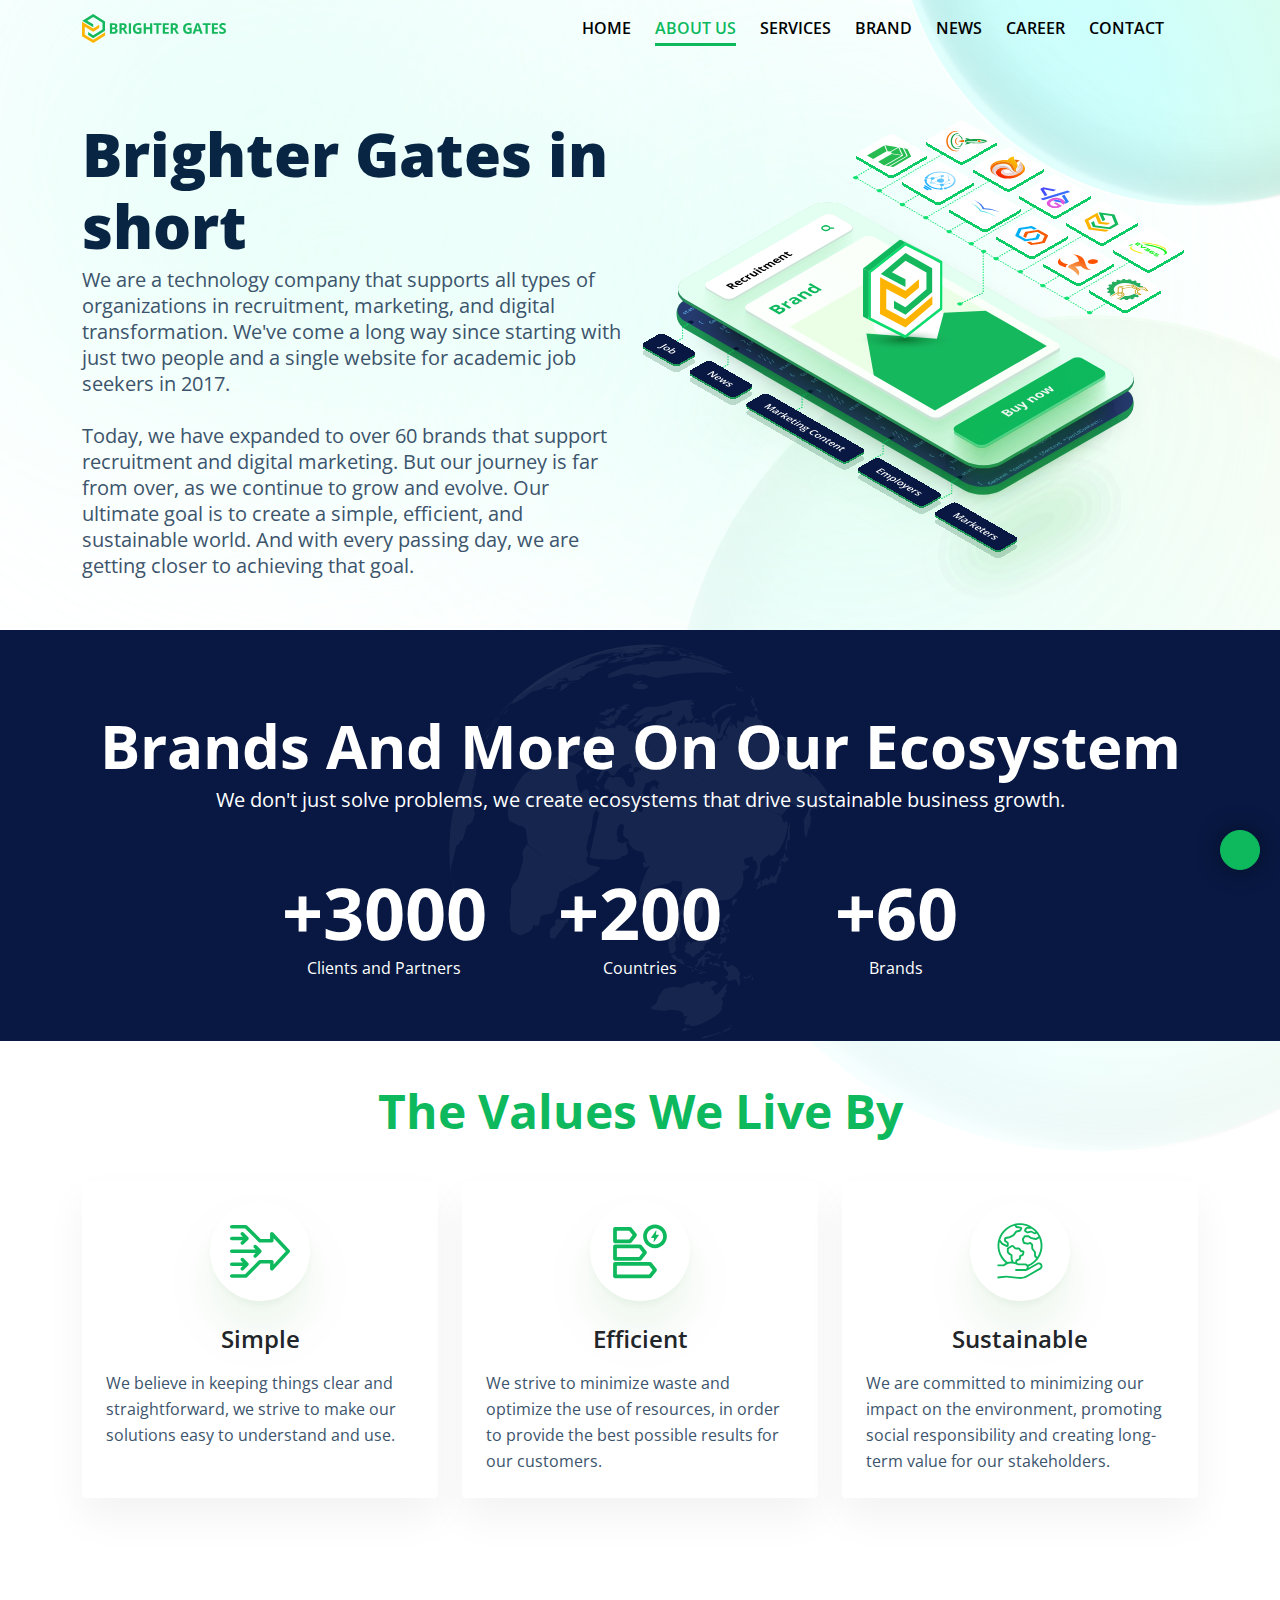
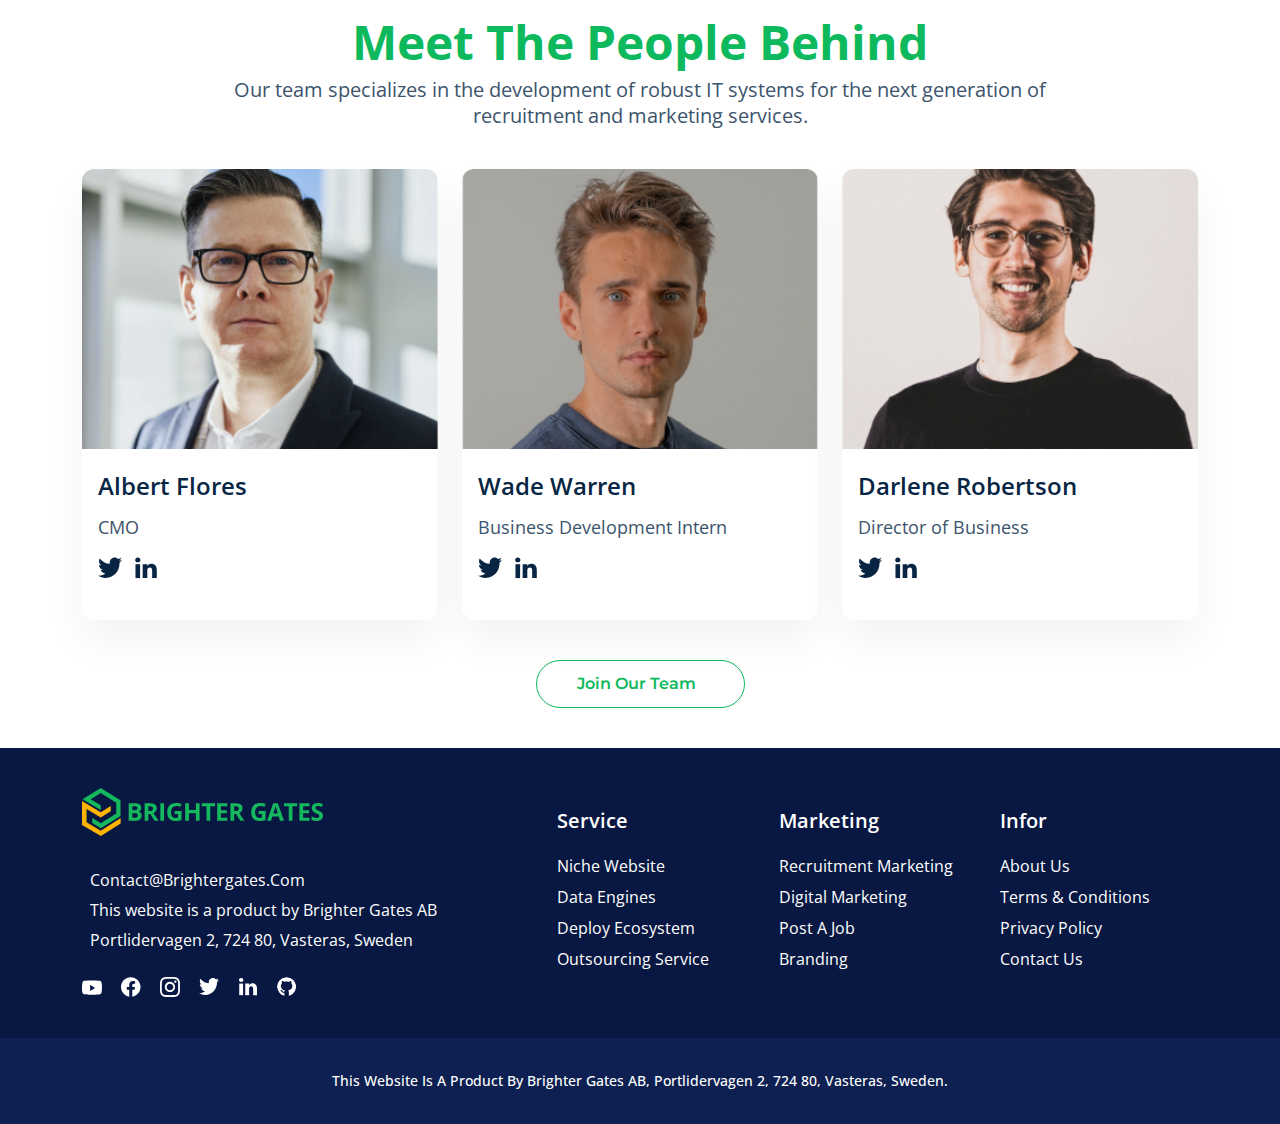
==== about_us.html @ 6b8d921f "brighter gates" ====
<!DOCTYPE html>
<html lang="en-US">

<head>
    <meta http-equiv="Content-Type" content="text/html; charset=UTF-8">
    <meta name="viewport" content="width=device-width, initial-scale=1">
    <meta http-equiv="X-UA-Compatible" content="IE=edge">
    <meta name="description" content="">
    <meta name="keyword" content="">
    <meta name="author" content="">
    <meta property="og:image" content="assets/img/banner.png">
    <!-- Title -->
    <title>Digital Marketing</title>
    <!-- Favicon -->
    <link rel="icon" type="image/png" sizes="32x32" href="./assets/img/hp-logo4.png">
    <!--Bootstrap css-->
    <link rel="stylesheet" href="assets/css/bootstrap.css">
    <!--Font Awesome css-->
    <link rel="stylesheet" href="https://cdnjs.cloudflare.com/ajax/libs/font-awesome/5.15.0/css/all.min.css"
        integrity="sha512-BnbUDfEUfV0Slx6TunuB042k9tuKe3xrD6q4mg5Ed72LTgzDIcLPxg6yI2gcMFRyomt+yJJxE+zJwNmxki6/RA=="
        crossorigin="anonymous" referrerpolicy="no-referrer" />
    <!--Slicknav css-->
    <link rel="stylesheet" href="assets/css/slicknav.min.css">
    <!--Swiper css-->
    <link rel="stylesheet" href="assets/css/swiper-bundle.min.css">
    <!--style css-->
    <link rel="stylesheet" href="assets/css/homepage-style.css">
    <link rel="stylesheet" href="assets/css/brighterGates-style.css">
</head>

<body>
    <header id="header" class="jobguru-header-area stick-top forsticky">

        <div class="menu-animation">
            <div id="body-background"></div>
            <div class="container">
                <div class="row align-items-center">
                    <div class="col-lg-3 menuRight">
                        <div class="site-logo">
                            <a href="index.html">
                                <img src="./assets/img/logo.svg" alt="jobguru" class="non-stick-logo" />
                                <img src="./assets/img/logo.svg" alt="jobguru" class="stick-logo" />
                            </a>
                        </div>
                        <div>
                            <span onclick="openNav()" class="navIcon">&#9776;</span>
                        </div>

                    </div>
                    <div class="col-lg-9">
                        <nav class="header-menu sidenav" id="mySidenav">
                            <div class="container position-relative">
                                <a href="javascript:void(0)" class="closebtn navIcon" onclick="closeNav()">&times;</a>
                                <nav id="navigation" class="text-end">
                                    <ul id="jobguru_navigation">
                                        <li class=" has-children">
                                            <a class="has-children-link" href="#">Home</a>
                                        </li>
                                        <li class="active has-children">
                                            <a class="has-children-link" href="#">About Us</a>
                                        </li>
                                        <li class="has-children">
                                            <a class="has-children-link" href="#">Services</a>
                                        </li>
                                        <li class="has-children">
                                            <a class="has-children-link" href="#">Brand</a>
                                        </li>
                                        <li class="has-children">
                                            <a class="has-children-link" href="#">News</a>
                                        </li>
                                        <li class="has-children">
                                            <a class="has-children-link" href="#">Career</a>
                                        </li>
                                        <li class="has-children">
                                            <a class="has-children-link" href="#">Contact</a>
                                        </li>
                                    </ul>
                                </nav>
                            </div>
                        </nav>
                    </div>
                </div>
            </div>
        </div>
    </header>
    <!-- Header Area End -->

    <main class="aboutUs">
        <section class="section_T50">
            <div class="container">
                <div class="row align-items-center">
                    <div class="col-lg-6">
                        <div class="site-heading">
                            <h1>
                                Brighter Gates in short
                            </h1>
                            <p>
                                We are a technology company that supports all types of organizations in recruitment, marketing, and digital transformation. We've come a long way since starting with just two people and a single website for academic job seekers in 2017.
                            </p>
                            <br>
                            <p>
                            Today, we have expanded to over 60 brands that support recruitment and digital marketing. But our journey is far from over, as we continue to grow and evolve. Our ultimate goal is to create a simple, efficient, and sustainable world. And with every passing day, we are getting closer to achieving that goal.
                            </p>
                        </div>
                    </div>
                    <div class="col-lg-6 p-0">
                        <img src="./assets/img/banner-about-us.svg">
                    </div>
                </div>
            </div>
        </section>
        <section>
            <div class="ecosystem">
                <div class="ecosystem-img">
                    <embed src="./assets/img/Frame.png">
                </div>
                <div class="container">
                    <div class="ecosystem-title">
                        <div class="site-heading">
                            <h2>
                                Brands and more on our ecosystem
                            </h2>
                            <p>
                                We don't just solve problems, we create ecosystems that drive sustainable business growth.
                            </p>
                        </div>
                    </div>
                    <div class="d-flex justify-content-md-center">
                        <div class="ecosystem-number col-lg-8 col-md-12">
                            <div class="row">
                                <div class="col-md-4 ecosystem-number-row_item mt-3">
                                    <p class="number">
                                        +3000
                                    </p>
                                    <p>
                                        Clients and Partners
                                    </p>
                                </div>
                                <div class="col-md-4 ecosystem-number-row_item mt-3">
                                    <p class="number">
                                        +200
                                    </p>
                                    <p>
                                        Countries
                                    </p>
                                </div>
                                <div class="col-md-4 ecosystem-number-row_item mt-3">
                                    <p class="number">
                                        +60
                                    </p>
                                    <p>
                                        Brands
                                    </p>
                                </div>
                            </div>
                        </div>
                    </div>
                </div>
            </div>
        </section>
        <!-- Featured Jobs Start -->
        <section class="section_50">
            <div class="container">
                <div class="row">
                    <div class="col-md-12 mb-0 mb-md-6">
                        <div class="site-heading">
                            <h2 class="text-center mb-2">
                                The Values We Live by
                            </h2>
                        </div>
                    </div>
                </div>
                <div class="row">
                    <div class="col-12 col-lg-4 col-md-6 d-flex feature-job-body">
                        <div class="card border-0 mb-4 shadow-min2">
                            <div class="card-body pt-7">
                                <div class="job-item">
                                    <div class="job-item__title">
                                        <div class="background-icon">
                                            <embed src="./assets/img/icon-simple.svg">
                                        </div>
                                    </div>
                                    <div class="job-item__content">
                                        <a class="" href="">
                                            <h3 class="job-title text-dark">
                                                Simple 
                                            </h3>
                                            <p class="job-short">
                                                We believe in keeping things clear and straightforward, we strive to make our solutions easy to understand and use.
                                            </p>
                                        </a>
                                    </div>
                                </div>
                            </div>
                        </div>
                    </div>
                    <div class="col-12 col-lg-4 col-md-6 d-flex feature-job-body">
                        <div class="card border-0 mb-4 shadow-min2">
                            <div class="card-body pt-7">
                                <div class="job-item">
                                    <div class="job-item__title">
                                        <div class="background-icon">
                                            <embed src="./assets/img/icon-efficient.svg">
                                        </div>
                                    </div>
                                    <div class="job-item__content">
                                        <a class="" href="">
                                            <h3 class="job-title text-dark">
                                                Efficient
                                            </h3>
                                            <p class="job-short">
                                                We strive to minimize waste and optimize the use of resources, in order to provide the best possible results for our customers.
                                            </p>
                                        </a>
                                    </div>
                                </div>
                            </div>
                        </div>
                    </div>
                    <div class="col-12 col-lg-4 col-md-6 d-flex feature-job-body">
                        <div class="card border-0 mb-4 shadow-min2">
                            <div class="card-body pt-7">
                                <div class="job-item">
                                    <div class="job-item__title text-center">
                                        <div class="background-icon">
                                            <embed src="./assets/img/icon-sustainable.svg">
                                        </div>
                                    </div>
                                    <div class="job-item__content">
                                        <a class="" href="">
                                            <h3 class="job-title text-dark">
                                                Sustainable
                                            </h3>
                                            <p class="job-short">
                                                We are committed to minimizing our impact on the environment, promoting social responsibility and creating long-term value for our stakeholders.
                                            </p>
                                        </a>
                                    </div>
                                </div>
                            </div>
                        </div>
                    </div>
                </div>
            </div>
        </section>
        <!-- Job Tab Area End -->

        <!-- News Blog -->
    <section class="section_50 section_T50 behind">
        <div class="container">
            <div class="row">
                <div class="col-md-12 mb-0 mb-md-6">
                    <div class="site-heading">
                        <h2 class="text-center">
                            Meet the People Behind
                        </h2>
                        <p class="text-center">
                            Our team specializes in the development of robust IT systems for the next generation of 
                            <br>recruitment and marketing services.
                        </p>
                    </div>
                </div>
            </div>

            <div class="row">
                <div class="col-12 col-lg-4 col-md-6 d-flex ">
                    <div class="single-blog card border-0 mb-4 shadow-min2">
                        <div class="job-item">
                            <div class="card-img-top d-flex align-items-center news-img-height news-img-relative">
                                <img src="./assets/img/people1.png" alt="ABB"
                                    class="card-img-top news-img-obj news-img-absolute news-img-height">
                            </div>
                            <div class="blog-content p-3">
                                <a class="job-item-title news-item-title" href="">
                                    <h3 class="job-title text-dark">
                                        Albert Flores
                                    </h3>
                                    <p class="job-short">
                                        CMO
                                    </p>
                                </a>
                            </div>
                        </div>
                        <div class="item-footer-date mt-auto p-3 pt-0">
                            <div class="d-flex align-items-center pb-3">
                                <div>
                                    <p class="text-muted mr-2 mb-0">
                                        <embed class="me-2" src="./assets/img/icon-Twitter.svg">
                                        <embed src="./assets/img/icon-Linkin IN.svg">
                                    </p>
                                </div>
                            </div>
                        </div>
                    </div>
                </div>
                <div class="col-12 col-lg-4 col-md-6 d-flex ">
                    <div class="single-blog card border-0 mb-4 shadow-min2">
                        <div class="job-item">
                            <div class="card-img-top d-flex align-items-center news-img-height news-img-relative">
                                <img src="./assets/img/people2.png" alt="ABB"
                                    class="card-img-top news-img-obj news-img-absolute news-img-height">
                            </div>
                            <div class="blog-content p-3">
                                <a class="job-item-title news-item-title" href="">
                                    <h3 class="job-title text-dark">
                                        Wade Warren
                                    </h3>
                                    <p class="job-short">
                                        Business Development Intern
                                    </p>
                                </a>
                            </div>
                        </div>
                        <div class="item-footer-date mt-auto p-3 pt-0">
                            <div class="d-flex align-items-center pb-3">
                                <div>
                                    <p class="text-muted mr-2 mb-0">
                                        <embed class="me-2" src="./assets/img/icon-Twitter.svg">
                                        <embed src="./assets/img/icon-Linkin IN.svg">
                                    </p>
                                </div>
                            </div>
                        </div>
                    </div>
                </div>
                <div class="col-12 col-lg-4 col-md-6 d-flex ">
                    <div class="single-blog card border-0 mb-4 shadow-min2">
                        <div class="job-item">
                            <div class="card-img-top d-flex align-items-center news-img-height news-img-relative">
                                <img src="./assets/img/people3.png" alt="ABB"
                                    class="card-img-top news-img-obj news-img-absolute news-img-height">
                            </div>
                            <div class="blog-content p-3">
                                <a class="job-item-title news-item-title" href="">
                                    <h3 class="job-title text-dark">
                                        Darlene Robertson
                                    </h3>
                                    <p class="job-short">
                                        Director of Business
                                    </p>
                                </a>
                            </div>
                        </div>
                        <div class="item-footer-date mt-auto p-3 pt-0">
                            <div class="d-flex align-items-center pb-3">
                                <div>
                                    <p class="text-muted mr-2 mb-0">
                                        <embed class="me-2" src="./assets/img/icon-Twitter.svg">
                                        <embed src="./assets/img/icon-Linkin IN.svg">
                                    </p>
                                </div>
                            </div>
                        </div>
                    </div>
                </div>
            </div>
            <div class="row">
                <div class="col-md-12">
                    <div class="load-more">
                        <a href="https://beta.roboexpress.net/news-post/post/create" class="jobguru-btn">
                            Join Our Team
                            <i class='fas fa-arrow-right ms-2'></i>
                        </a>
                    </div>
                </div>
            </div>
        </div>
    </section>
    <!-- News Start -->
    </main>

    <!-- Footer Area Start -->
    <footer class="jobguru-footer-area">
        <div class="footer-top section_50">
            <div class="container">
                <div class="row align-items-center">
                    <div class="col-lg-5 col-md-6">
                        <div class="single-footer-widget">
                            <div class="footer-logo mb-2">
                                <a href="">
                                    <img src="./assets/img/logo.svg">
                                </a>
                            </div>
                            <ul>
                                <li class="m-0 mb-1 mt-3">
                                    <a class="text-gray" href="">
                                        <i class="fa fa-envelope me-2"></i>contact@brightergates.com</a>
                                </li>
                                <li class="m-0 mb-1">
                                    <span class="text-gray">
                                        <i class="fa fa-copyright me-2"></i>This website is a product by
                                        Brighter Gates AB</span>
                                </li>
                                <li class="m-0 mb-1">
                                    <span class="text-gray">
                                        <i class="fa fa-map-marker me-2"></i>Portlidervagen 2, 724 80, Vasteras,
                                        Sweden</span>
                                </li>
                            </ul>
                            <ul class="footer-social">
                                <li>
                                    <a href="#" class="">
                                        <img src="./assets/img/logo-footer.svg">
                                    </a>
                                </li>
                                <li>
                                    <a href="#" class="linkedin">
                                        <img src="./assets/img/logo-footer-1.svg">
                                    </a>
                                </li>
                                <li>
                                    <a href="#" class="linkedin">
                                        <img src="./assets/img/logo-footer-2.svg">
                                    </a>
                                </li>
                                <li>
                                    <a href="#" class="linkedin">
                                        <img src="./assets/img/logo-footer-3.svg">
                                    </a>
                                </li>
                                <li>
                                    <a href="#" class="linkedin">
                                        <img src="./assets/img/logo-footer-4.svg">
                                    </a>
                                </li>
                                <li>
                                    <a href="#" class="linkedin">
                                        <img src="./assets/img/logo-footer-5.svg">
                                    </a>
                                </li>
                            </ul>
                        </div>
                    </div>
                    <div class="col-lg-7 col-md-6">
                        <div class="row">
                            <div class="col-lg-4 col-md-6">
                                <div class="single-footer-widget">
                                    <h3>Service</h3>
                                    <ul>
                                        <li><a href="">Niche Website</a></li>
                                        <li><a href="#">Data Engines</a></li>
                                        <li><a href="">Deploy Ecosystem</a></li>
                                        <li><a href="">Outsourcing Service</a></li>
                                    </ul>
                                </div>
                            </div>
                            <div class="col-lg-4 col-md-6">
                                <div class="single-footer-widget">
                                    <h3>Marketing</h3>
                                    <ul>
                                        <li><a href="">Recruitment Marketing</a>
                                        </li>
                                        <li><a href="">Digital Marketing</a>
                                        </li>
                                        <li><a href="">Post a Job</a>
                                        </li>
                                        <li><a href="">Branding</a>
                                        </li>
                                    </ul>
                                </div>
                            </div>
                            <div class="col-lg-4 col-md-6">
                                <div class="single-footer-widget">
                                    <h3>Infor</h3>
                                    <ul>
                                        <li><a href="">About us</a>
                                        </li>
                                        <li><a href="">Terms &amp; Conditions</a>
                                        </li>
                                        <li><a href="">Privacy Policy</a>
                                        </li>
                                        <li><a href="">Contact us</a>
                                        </li>
                                    </ul>
                                </div>
                            </div>
                        </div>
                    </div>
                </div>
            </div>
        </div>
        <div class="footer-copyright">
            <div class="container">
                <div class="row">
                    <div class="col-lg-12">
                        <div class="copyright-left">
                            <p>This website is a product by Brighter Gates AB, Portlidervagen 2, 724 80, Vasteras,
                                Sweden.
                            </p>
                        </div>
                    </div>
                </div>
            </div>
        </div>
    </footer>
    <!-- Footer Area End -->

    <!-- btnTop -->
    <div class="btntoTop active"><i class="fas fa-chevron-up"></i></div>
    <!--  -->
    <!--Jquery js-->
    <script src="assets/js/jquery-3.0.0.min.js"></script>
    <!--Popper js-->
    <script src="assets/js/popper.min.js"></script>
    <!--Bootstrap js-->
    <script src="assets/js/bootstrap.min.js"></script>
    <!--Main js-->
    <script src="assets/js/main.js"></script>

    <!-- Click menu -->
    <script src="https://ajax.googleapis.com/ajax/libs/jquery/3.6.0/jquery.min.js"></script>
    <script src="./assets/js/clickmenu.js"></script>
    <script>
        $(window).load(function () {
            $('.carousel').carousel('pause');
        });
    </script>

</body>

</html>
---- assets/css/homepage-style.css ----
/*================================================
01 - IMPORTED CSS
==================================================*/

@import url("https://fonts.googleapis.com/css?family=Open+Sans:400,600,700,800");
@import url("https://fonts.googleapis.com/css?family=Montserrat:400,500,600,700,800");
@import url("https://fonts.googleapis.com/css?family=Raleway:400,500,600,700,900");

:root {
  --bs-primary: #0EB95E !important;
  --bs-background: #081842 !important;
  --bs-violet: #791cc6 !important;
  --bs-black: #030615 !important;
}

/*================================================
02 - DEFAULT CSS
==================================================*/

body {
  background-image: url("../img/Background\ Elements.svg");
  background-repeat: no-repeat;
  background-size: 100%;
  color: #000;
  font-family: "Open Sans", sans-serif;
  font-size: 16px;
  font-weight: 400;
  line-height: 26px;
  overflow-wrap: break-word;
  word-break: normal;
  transition: 0.5s;
}
.stop-scrolling {
  height: 100%;
  overflow: hidden;
}
html,
body {
  height: 100%;
}

img {
  max-width: 100%;
  height: auto;
}

a {
  text-decoration: none;
}
a:hover {
  color: var(--bs-primary);
}
p {
  color: #3C546C;
  margin: 0;
}
.bs-primary {
  color: var(--bs-primary);
}
.subscribe-btn {
  padding: 18px 40px;
  text-transform: capitalize;
  color: #fff;
  font-family: "Montserrat", sans-serif;
  font-weight: 500;
  background: #2A66DB;
  border-top-right-radius: 4px;
  border-bottom-right-radius: 4px;
  transition: .3s;
}
.subscribe-inp {
  padding: 14px;
  width: 30%;
  border: 1px solid #2A66DB;
  background-color: rgba(0, 0, 0, 0);
  border-top-left-radius: 4px;
  border-bottom-left-radius: 4px;
}
.subscribe-inp::placeholder {
  color: #E5E7EB;
}
.jobguru-btn__job {
  display: inline-block;
  padding: 5px 20px;
  text-transform: capitalize;
  color: #fff;
  font-family: "Montserrat", sans-serif;
  font-weight: 500;
  background: transparent;
  border-radius: 4px;
  border: 2px solid var(--bs-primary);
  color: var(--bs-primary);
  border-radius: 99px;
}
.jobguru-btn__job:hover {
  background-color: var(--bs-primary);
  color: #fff;
}
.jobguru-banner-btn {
  display: inline-block;
  padding: 8px 30px;
  text-transform: capitalize;
  color: var(--bs-primary);
  font-family: "Montserrat", sans-serif;
  font-weight: 600;
  border-radius: 4px;
  transition: .3s;
  background: transparent;
  border: 1px solid var(--bs-primary);
  border-radius: 1000px;
}
.jobguru-banner-btn:hover {
  box-shadow: 0px 0px 30px rgb(0 0 0 / 30%);
    color: #fff;
    background-color: var(--bs-primary);
    border: 1px solid var(--bs-primary);
}
.jobguru-btn-left {
  display: inline-block;
  padding: 10px 40px;
  text-transform: capitalize;
  color: #fff;
  font-family: "Montserrat", sans-serif;
  font-weight: 600;
  border-radius: 1000px;
  transition: .3s;
  background-color: var(--bs-primary);
  border: 1px solid var(--bs-primary);
}
.jobguru-btn {
  display: inline-block;
  padding: 10px 40px;
  text-transform: capitalize;
  color: var(--bs-primary);
  font-family: "Montserrat", sans-serif;
  font-weight: 600;
  border-radius: 1000px;
  transition: .3s;
  border: 1px solid var(--bs-primary);
}
.jobguru-btn:hover, .jobguru-btn-left:hover {
  background-color: var(--bs-primary);
  color: #fff;
  box-shadow: 0px 0px 30px rgb(0 0 0 / 30%);
}
.jobguru-post {
  display: inline-block;
  padding: 5px 20px;
  text-transform: capitalize;
  color: #fff;
  font-family: "Montserrat", sans-serif;
  font-weight: 500;
  background: var(--bs-primary);
  border-radius: 4px;
  font-size: 0.875rem;
  transition: .3s;
}
.jobguru-post:hover {
  box-shadow: 0px 0px 30px rgb(0 0 0 / 30%);
  color: #fff;
}
header .signIn-btn {
  display: inline-block;
  padding: 4px 20px;
  padding-bottom: 0;
  text-transform: capitalize;
  color: var(--bs-primary) !important;
  font-family: "Montserrat", sans-serif;
  font-weight: 600;
  background: transparent;
}
header .signUp-btn {
  display: inline-block;
  padding: 4px 20px;
  text-transform: capitalize;
  color: var(--bs-primary) !important;
  font-family: "Montserrat", sans-serif;
  font-weight: 600;
  border-radius: 8px;
  border: 1px solid var(--bs-primary);
  margin-left: 15px;
}
header .signUp-btn:hover {
  background-color: var(--bs-primary);
  color: #fff !important;
}

header .jobguru-btn:hover {
  background: var(--bs-primary) none repeat scroll 0 0;
}
.jobguru-btn-danger {
  display: inline-block;
  padding: 10px 30px;
  text-transform: capitalize;
  color: #fff;
  font-family: "Montserrat", sans-serif;
  font-weight: 500;
  background: #c92813 none repeat scroll 0 0;
  border-radius: 4px;
}
.jobguru-btn-danger:hover {
  background: #ad210e none repeat scroll 0 0;
  color: #fff;
}

.jobguru-btn-2 {
  display: inline-block;
  padding: 10px 30px;
  text-transform: capitalize;
  color: #fff;
  font-family: "Montserrat", sans-serif;
  font-weight: 500;
  background: var(--bs-primary) none repeat scroll 0 0;
  border-radius: 4px;
}

.load-more {
  text-align: center;
  margin-top: 1rem;
}
.site-heading {
  margin-bottom: 2.5rem;
}
.site-heading h2 {
  font-family: "Open Sans", sans-serif;
  text-transform: capitalize;
  font-weight: 700;
  color: var(--bs-primary);
  line-height: 60px;
  font-size: 48px;
  margin-bottom: 5px;
}
.site-heading p {
  color: #3C546C;
  font-size: 18px;
  text-align: center;
}
.block__head-link {
  font-size: 0.875rem;
  padding-top: 5px;
}

.no-pad-left {
  padding-left: 0;
}

.no-pad-right {
  padding-right: 0;
}

.no-pad-all {
  padding: 0;
}

h1,
h2,
h3,
h4,
h5,
h6 {
  margin: 0;
  padding: 0;
}

a {
  color: #000;
  text-decoration: none;
}

a:focus {
  text-decoration: none;
  outline: medium none;
  color: inherit;
}

input:focus,
textarea:focus,
button:focus,
select:focus {
  outline: medium none;
}

tbody,
tfoot,
thead,
tr,
th,
td {
  margin: 0;
  padding: 0;
  border: 0;
  font-size: 100%;
  font: inherit;
  vertical-align: baseline;
}

ul,
ol {
  margin: 0;
  padding: 0;
}

li {
  list-style-type: none;
}

.section_30 {
  padding: 30px 0;
}

.section_50 {
  padding: 40px 0;
}

.section_T50 {
  padding-top: 50px;
}

/*  */
.brighter-center {
  position: relative;
  padding: 40px 0 !important;
}
.brighter-left-absolute1 {
  position: absolute;
  top: 3%;
  left: 0;
}
.brighter-left-absolute2 {
  position: absolute;
  top: 41%;
  left: 0;
}
.brighter-left-absolute3 {
  position: absolute;
  bottom: 3%;
  left: 0;
}
.brighter-right-absolute1 {
  position: absolute;
  top: 3%;
  right: 0;
}
.brighter-right-absolute2 {
  position: absolute;
  top: 41%;
  right: 0;
}
.brighter-right-absolute3 {
  position: absolute;
  bottom: 3%;
  right: 0;
}
.item-content h2 ,.item-content-right h2{
  font-size: 20px;
  margin: 0px;
  font-weight: bold;
}
.item-content p , .item-content-right p{
  font-size: 15px;
  color: #587088;
  
}
.item-content{
  text-align: end;
}
.item-content-right{
  text-align: start;
}
.item-content ,.item-content-right{
  display: flex;
  height: 33.33%;
  align-items: center;
}

.brighter-text-top {
  align-items: flex-start;
}
.brighter-text-bottom {
  align-items: flex-end;
}
.swiper-slide img {
  width: 100%;
  height: 50px;
  padding: 0 10px;
  filter: grayscale(100%);
  -webkit-filter: grayscale(100%);
  -moz-filter: grayscale(100%);
  -ms-filter: grayscale(100%);
  -o-filter: grayscale(100%);
}
.swiper-slide img:hover{
  filter: grayscale(0%);
  -webkit-filter: grayscale(0%);
  -moz-filter: grayscale(0%);
  -ms-filter: grayscale(0%);
  -o-filter: grayscale(0%);
}
.swiper-pagination {
  position: relative;
  margin-top: 2.5rem;
}
.swiper-pagination-bullet-active {
  background-color: var(--bs-primary) !important;
}
/*  */
/*================================================
03 - RESPONSIVE CSS
==================================================*/

.jobguru-responsive-menu {
  display: none;
  position: absolute;
  right: 0;
  top: 0px;
  width: 100%;
  z-index: 999;
}

.slicknav_nav a {
  font-size: 14px;
  margin: 0;
  text-transform: capitalize;
  -webkit-transition: all 0.4s ease 0s;
  transition: all 0.4s ease 0s;
  color: #000;
}

.slicknav_menu {
  background: transparent;
}

.slicknav_menutxt {
  display: none !important;
}

.slicknav_arrow {
  float: right;
  color: var(--bs-primary);
}

.slicknav_nav a:hover {
  border-radius: 0;
}

.slicknav_nav .slicknav_row:hover {
  border-radius: 0;
}

.slicknav_nav a:hover,
.slicknav_nav .slicknav_row:hover {
  background: var(--bs-primary) none repeat scroll 0 0;
  color: #fff;
}

.slicknav_nav a:hover .slicknav_arrow {
  color: #fff;
}

.slicknav_nav a:hover a {
  color: #fff;
}

.slicknav_nav li {
  border-bottom: 1px solid #ddd;
}

.slicknav_nav {
  background: #fff none repeat scroll 0 0;
  border-top: 1px solid var(--bs-primary);
  box-shadow: 0 0 25px rgba(0, 0, 0, 0.19);
}

.slicknav_btn {
  background-color: transparent !important;
  line-height: 0;
  margin-right: 0px;
  margin-top: 5px;
}

.slicknav_menu .slicknav_icon {
  float: none !important;
  margin: 0;
}

.slicknav_icon-bar {
  height: 3px !important;
  margin: 5px 0;
  width: 30px !important;
}

.slicknav_menu .slicknav_icon-bar {
  background-color: #fff;
}

.jobguru-header-area.stick-top.sticky .slicknav_menu .slicknav_icon-bar,
.jobguru-header-area.home-3-page .slicknav_menu .slicknav_icon-bar {
  background-color: rgb(0 174 244);
}

/*================================================
04 - PAGINATION CSS
==================================================*/

.pagination-box-row {
  text-align: center;
}

.pagination-box-row p {
  display: inline-block;
  font-size: 15px;
  color: #444;
  margin-right: 15px;
}

.pagination {
  margin-top: 50px;
  text-align: center;
  float: none;
  display: inline-block;
}

.pagination li {
  display: inline-block;
  margin-right: 5px;
}

.pagination li:last-child {
  margin-right: 0;
}

.pagination li a {
  display: block;
  width: 35px;
  height: 35px;
  font-size: 15px;
  line-height: 35px;
  border-radius: 50%;
  color: #111;
  font-weight: 500;
}

.pagination li.active a,
.pagination li a:hover {
  background: var(--bs-primary) none repeat scroll 0 0;
  color: #fff;
}

.banner-form-box {
  display: -webkit-box;
  display: -ms-flexbox;
  display: flex;
  width: 80%;
  background-color: #fff;
  border-radius: 4px;
  box-shadow: 0 2px 12px rgba(0, 0, 0, 0.09);
  margin: 20px auto 0;
}

.banner-form-input {
  padding: 10px 12px;
  border-right: 1px solid #e4e4e4;
  -webkit-box-flex: 1;
  -ms-flex: 1;
  flex: 1;
  -webkit-box-align: center;
  -ms-flex-align: center;
  align-items: center;
  display: -webkit-box;
  display: -ms-flexbox;
  display: flex;
  position: relative;
}

.banner-form-input:last-child {
  display: -webkit-box;
  display: -ms-flexbox;
  display: flex;
  -webkit-box-align: center;
  -ms-flex-align: center;
  align-items: center;
  margin: 0;
  -webkit-box-flex: 0.2;
  -ms-flex: 0.2;
  flex: 0.2;
  border-right: 0px;
}

.banner-form-input input,
select {
  padding: 5px 10px;
  width: 100%;
  border: medium none;
}

.banner-form-input button {
  position: absolute;
  left: 0;
  top: 0;
  height: 100%;
  margin: 0;
  width: 100%;
  border: medium none;
  cursor: pointer;
  background: #25ad60 none repeat scroll 0 0;
  color: #fff;
  border-radius: 0px 4px 4px 0px;
  -webkit-transition: all 0.4s ease 0s;
  transition: all 0.4s ease 0s;
}

.banner-form-input button:hover {
  background: #1e8d4e none repeat scroll 0 0;
}

.banner-form-input .select2 {
  width: 100% !important;
  text-align: left;
  padding: 5px 10px;
}
/*================================================
06 - BTN TOP CSS
==================================================*/
.btntoTop {
  color: #ffffff;
  vertical-align: middle;
  background-color: var(--bs-primary);
  border: 1px solid var(--bs-primary);
  border-radius: 50%;
  bottom: 30px;
  cursor: pointer;
  height: 40px;
  line-height: 33px;
  opacity: 0;
  -ms-filter: "progid:DXImageTransform.Microsoft.Alpha(Opacity=0)";
  position: fixed;
  right: 20px;
  text-align: center;
  -webkit-transition: opacity 0.4s ease 0s;
  transition: opacity 0.4s ease 0s;
  width: 40px;
  z-index: 99999;
  box-shadow: 0 0 25px rgba(0, 0, 0, 0.42);
}

.btntoTop.active {
  opacity: 1;
  -ms-filter: "progid:DXImageTransform.Microsoft.Alpha(Opacity=100)";
  -webkit-transition: all 0.4s ease 0s;
  transition: all 0.4s ease 0s;
}

.btntoTop.active:hover {
  background: #3454f1d5 none repeat scroll 0 0;
  border: 1px solid #fff;
  opacity: 0.8;
  -ms-filter: "progid:DXImageTransform.Microsoft.Alpha(Opacity=80)";
}

.btntoTop.active.btntoTop:hover:before {
  color: #fff;
}

.navIcon {
  display: none;
}
/*================================================
07 - HEADER CSS
==================================================*/

.jobguru-header-area {
  padding: 10px 0;
}

.jobguru-header-area .container-fluid {
  padding: 0 30px;
}

.forsticky {
  position: absolute;
  left: 0;
  top: 0;
}

.stick-top {
  position: absolute;
  left: 0;
  top: 0;
  width: 100%;
  z-index: 12;
}
.forsticky.sticky {
  position: fixed;
  left: 0;
  top: 0;
  background: #fff;
  -ms-box-shadow: 0px 0px 30px rgba(0, 0, 0, 0.1);
  -o-box-shadow: 0px 0px 30px rgba(0, 0, 0, 0.1);
  box-shadow: 0px 0px 30px rgba(0, 0, 0, 0.1);
  z-index: 1999;
}

header,
.menu-animation nav > ul > li,
.menu-animation,
.menu-animation ul > li > a.post-jobs {
  -webkit-transition: all 0.4s ease 0s;
  transition: all 0.4s ease 0s;
}

.menu-sec .container-fluid {
  padding: 0 30px;
}

.site-logo {
  display: inline-block;
  vertical-align: middle;
  position: relative;
  z-index: 99999;
}

.site-logo img {
  width: 9rem;
}

.jobguru-header-area.stick-top.sticky .non-stick-logo {
  display: none;
}

.jobguru-header-area.stick-top .stick-logo {
  display: none;
}

.jobguru-header-area.stick-top.sticky .stick-logo {
  display: block;
}

header ul li {
  display: inline-block;
  position: relative;
  padding: 5px 10px;
}
header ul li a.has-children-link::after {
  content: '';
  height: 3px;
  width: 0;
  background: var(--bs-primary);
  position: absolute;
  left: 0;
  bottom: -5px;
  transition: 0.5s;
}
header ul li:hover a.has-children-link::after {
  width: 100%;
}
header ul li:hover a.has-children-link {
  color: var(--bs-primary) !important;
}
header ul li a {
  display: block;
  text-transform: capitalize;
  font-weight: 600;
  position: relative;
  color: #000;
  transition: 0.2s;
  text-transform: uppercase;
}
.header-right-menu ul li{
  padding: 0;
}
.has-children__down:after {
  font-family: Fontawesome;
  content: "\f0d7";
  opacity: 1;
  -ms-filter: "progid:DXImageTransform.Microsoft.Alpha(Opacity=100)";
  font-size: 16px;
  -webkit-transition: 0.2s;
  transition: 0.2s;
  opacity: 1;
  -ms-filter: "progid:DXImageTransform.Microsoft.Alpha(Opacity=100)";
  line-height: 17px;
  width: 17px;
  height: 17px;
  color: #fff;
  display: inline-block;
  border-radius: 3px;
  text-indent: 0;
  top: 1px;
  position: relative;
}

.has-children__down:hover {
  color: inherit;
}

.header-right-menu ul {
  text-align: right;
}

.header-right-menu ul li {
  display: inline-block;
}


.header-right-menu ul li a i {
  margin-right: 5px;
}

.jobguru-header-area.stick-top.sticky .header-right-menu ul li a,
.jobguru-header-area.stick-top.sticky .header-menu ul li a {
  color: #000;
}

.jobguru-header-area.stick-top.sticky .header-menu ul li a:after {
  color: #000;
}

.jobguru-header-area.stick-top.sticky .post-jobs {
  color: #000 !important;
}

header ul li.active a.has-children-link::after {
  width: 100%;
}
header ul li.active a.has-children-link {
  color: var(--bs-primary) !important;
}
.post-jobs {
  display: inline-block;
    padding: 8px 25px;
    text-transform: capitalize;
    color: #fff;
    font-family: "Montserrat", sans-serif;
    font-weight: 500;
    background: transparent;
    border-radius: 4px;
    background: var(--bs-primary);
    border-radius: 99px;
}

.post-jobs:hover {
  background: #3454f1d5 none repeat scroll 0 0;
  color: #fff;
  box-shadow: 0px 0px 30px rgb(0 0 0 / 10%);
}

/*================================================
09 - BANNER CSS
==================================================*/

.jobguru-banner-area {
  position: relative;
  width: 100%;
  padding: 80px 0 10px;
}
/* .banner__overlay {
  background: transparent linear-gradient(180deg, #2F221C 0%, #0A0A15 100%) 0% 0% no-repeat padding-box;
  opacity: 0.55;
} */
/* .banner__text {
  text-align: center;
  display: flex;
  flex-direction: column;
  justify-content: center;
}
.banner__overlay, .banner__text {
  position: absolute;
  top: 0;
  bottom: 0;
  left: 0;
  right: 0;
} */
.banner__title {
  color: #fff;
  font-weight: 900;
  font-size: 3.5rem;
}
.subscriber__title {
  color: #fff;
  font-weight: 700;
  font-size: 48px;
}
.banner__sub-title {
  color: #fff;
  font-size: 24px;
}
.subscriber__sub-title {
  color: #fff;
  font-size: 18px;
}

.banner-single-slider {
  background-position: center center !important;
  background-size: cover !important;
  background-repeat: no-repeat !important;
  background-color: transparent;
  background-image: linear-gradient(280deg, var(--bs-primary) 0%, #0f1b63 100%);
}
.banner-relative {
  position: relative;
}
.banner-text {
  z-index: 1;
  width: 100%;
  position: relative;
}
.jobguru-banner-bottom {
  position: absolute;
  width: 100%;
  bottom: 0;
}
.banner-search h4 {
  color: #082644;
  text-transform: capitalize;
  font-family: "Open Sans", sans-serif;
  font-weight: 800;
  font-size: 72px;
  margin-bottom: 15px;
}

.banner-search h1 {
  font-family: "Open Sans", sans-serif;
  font-size: 24px;
  color: #000;
  font-weight: 500;
}

.banner-form-box {
  display: -webkit-box;
  display: -ms-flexbox;
  display: flex;
  width: 80%;
  background-color: #fff;
  border-radius: 4px;
  box-shadow: 0 2px 12px rgba(0, 0, 0, 0.09);
  margin: 20px auto 0;
}

.banner-form-input {
  padding: 10px 12px;
  border-right: 1px solid #e4e4e4;
  -webkit-box-flex: 1;
  -ms-flex: 1;
  flex: 1;
  -webkit-box-align: center;
  -ms-flex-align: center;
  align-items: center;
  display: -webkit-box;
  display: -ms-flexbox;
  display: flex;
  position: relative;
}

.banner-form-input:last-child {
  display: -webkit-box;
  display: -ms-flexbox;
  display: flex;
  -webkit-box-align: center;
  -ms-flex-align: center;
  align-items: center;
  margin: 0;
  -webkit-box-flex: 0.2;
  -ms-flex: 0.2;
  flex: 0.2;
  border-right: 0px;
}

.banner-form-input input {
  padding: 5px 10px;
  width: 100%;
  border: medium none;
}

.banner-form-input button {
  position: absolute;
  left: 0;
  top: 0;
  height: 100%;
  margin: 0;
  width: 100%;
  border: medium none;
  cursor: pointer;
  background: var(--bs-primary) none repeat scroll 0 0;
  color: #fff;
  border-radius: 0px 4px 4px 0px;
  -webkit-transition: all 0.4s ease 0s;
  transition: all 0.4s ease 0s;
}

.banner-form-input button:hover {
  background: #1e8d4e none repeat scroll 0 0;
}

.banner-form-input .select2 {
  width: 100% !important;
  text-align: left;
  padding: 5px 10px;
}

.select2-container--default .select2-selection--single {
  border: 0px solid #aaa !important;
}

.select2-container--default
  .select2-selection--single
  .select2-selection__arrow {
  top: 8px;
}

.select2-container--default
  .select2-selection--single
  .select2-selection__rendered {
  text-transform: capitalize !important;
  color: #777 !important;
}

.banner-slider .owl-dots {
  text-align: center;
  position: absolute;
  bottom: 30px;
  width: 100%;
}

.banner-slider .owl-dots .owl-dot {
  display: inline-block;
}

.banner-slider .owl-dots .owl-dot span {
  -webkit-backface-visibility: visible;
  backface-visibility: visible;
  background: #eee none repeat scroll 0 0;
  border-radius: 30px;
  display: block;
  height: 5px;
  margin: 5px 5px 0;
  -webkit-transition: all 0.4s ease 0s;
  transition: all 0.4s ease 0s;
  width: 20px;
}

.banner-slider .owl-dots .owl-dot.active span,
.banner-slider .owl-dots .owl-dot:hover span {
  background: var(--bs-primary) none repeat scroll 0 0;
}

/*================================================
12 - JOB TAB AREA CSS
==================================================*/
.text-border {
  color: #fff;
  text-shadow: -1px 0 black, 0 1px black, 1px 0 black, 0 -1px black;
  font-size: 90px;
  font-weight: 700;
}
.textPrimary {
  color: var(--bs-primary);
  font-size: 24px;
  font-weight: 600;
}
.feature-job-area {
  background: #f7f7f9 none repeat scroll 0 0;
}
.feature-job-companies {
  background: var(--bs-background);
}
.feature-job-companies .job-company-name, 
.feature-job-companies p, 
.feature-job-companies a {
  color: #ffffffeb;
}
.job-categories-logo {
  position: relative;
  border-radius: 50%;
  box-sizing: border-box;
  overflow: hidden;
  display: inline-block;
}
.carousel-indicators [data-bs-target] {
  width: 20px;
  height: 0;
  border-radius: 50%;
  background: #1B6BC7;
}
.carousel-indicators {
  bottom: -40px;
}
.carousel-inner {
  overflow: inherit;
}
.feature-job-body .job-item__content .job-title {
  font-size: 24px;
  font-weight: 600;
  text-align: center;
  margin-bottom: 1rem;
}
.job-item__name {
  color: var(--bs-yellow) !important;
  font-weight: 600;
  padding: 1rem 1rem 0 1rem;
}
.job-item__name a{
  color: var(--bs-primary) !important;
}
.job-item__heart a{
  color: #6c757d !important;
}
.feature-job-body .job-item__title {
  padding: 1.25rem 1rem 0;
  border-top-left-radius: 4px;
  border-top-right-radius: 4px;
  display: flex;
  justify-content: center;
}
.background-icon {
  display: flex;
  width: 100px;
  height: 100px;
  justify-content: center;
  align-items: center;
  border-radius: 50%;
  background-color: #fff;
  box-shadow: 0px 30px 51px rgba(16, 122, 9, 0.08), 0px 4px 6.38599px rgba(16, 122, 9, 0.04);
}
.feature-job-body .job-item__content {
  padding: 1.5rem;
}

.feature-job-body .item-footer-date {
  border-top: 1px solid #f1f1f1;
}

.feature-job-body .card-body {
  padding: 0;
}

.job-categories-logo {
  height: 50px;
  width: 50px;
}
.author {
  color: var(--bs-primary);
}
.backIcon {
  width: 63px;
  height: 63px;
}
.icon-category {
  width: 63px;
  padding: 10px;
}
.job-categories-logo > div {
  width: 100%;
  height: 100%;
  background: rgb(103 135 254 / 10%);
  color: #fff;
  line-height: 50px;
  font-size: 20px;
  text-align: center;
}
.academic-job-img {
  background: #F3F4F6;
  border-radius: 1000px;
  padding: 16px;
  width: 80px;
  height: 80px;
  text-align: center;
  display: flex;
  flex-direction: column;
  justify-content: center;
}
.academic-job-img > div {
  width: 100%;
  height: 100%;
  color: #000;
  line-height: 50px;
  font-size: 28px;
  text-align: center;
}
.academic-job-img img{
  width: 100%;
  transition: transform 0.3s;
} 
.academic-job-content {
  width: calc(100% - 80px);
  padding-left: .75rem;
}
.feature-job-body .item-footer-date {
  border-top: 1px solid #f1f1f1;
}

.feature-job-body .card-body {
  padding: 0;
}

.job-categories-logo {
  height: 50px;
  width: 50px;
}
.backIcon {
  border-radius: 50%;
  background: #F8FAFD;
  width: 63px;
  height: 63px;
}
.icon-category {
  width: 60px;
    padding: 10px;
}
.job-categories-logo > div {
  width: 100%;
  height: 100%;
  background: rgb(103 135 254 / 10%);
  color: #fff;
  line-height: 50px;
  font-size: 20px;
  text-align: center;
}

.job-company-logo {
  position: relative;
  border-radius: 50%;
  background: #fff;
  border: 1px solid #202E98;
  box-sizing: border-box;
  overflow: hidden;
  display: inline-block;
}

.job-company-logo img {
  height: 100%;
}

.job-company-logo {
  height: 50px;
  width: 50px;
}

.job-company-logo > div {
  width: 100%;
  height: 100%;
  color: #000;
  line-height: 50px;
  font-size: 20px;
  text-align: center;
}

i.fa-heart-o {
  font-size: 24px;
}

i.fa-heart {
  font-size: 24px;
  color: var(--bs-violet);
}

.job-category-name {
  font-family: "Montserrat", sans-serif;
  max-width: 215px !important;
  color: #000;
  line-height: 1.5;
  font-weight: 600;
  font-size: 16px;
  text-overflow: ellipsis;
  margin-top: 30px;
}
.job-company-name {
  font-family: "Montserrat", sans-serif;
  max-width: 215px !important;
  color: #fff;
  line-height: 1.5;
  font-weight: 600;
  font-size: 16px;
  text-overflow: ellipsis;
}
.feature-universities .job-company-name {
  color: var(--bs-primary);
}
.text-muted a {
  color: #fff;
}
.shadow-min2 {
  width: 100%;
  box-shadow: 0px 20px 40px rgba(0, 0, 0, 0.05);
  /* transition: all 0.4s ease 0s; */
}

.shadow-min2:hover {
  box-shadow: 0px 55px 36px rgba(24, 208, 65, 0.09), 0px 23.4471px 17.4297px rgba(24, 208, 65, 0.0403602), 0px 6.21926px 5.93794px rgba(24, 208, 65, 0.0142158);
  /* -webkit-box-shadow: 0 0 0 2px var(--bs-primary); */
}

/* .shadow-min2:hover .academic-job-content .job-company-name{
  color: var(--bs-primary) !important;
} */
.shadow-min2:hover .academic-job-img img {
  width: 100%;
}
.shadow-min2:hover .job-title {
  color: var(--bs-primary) !important;
}
a.read-more {
  padding: 5px 15px;
  font-weight: 700;
  font-size: 14px;
  border-radius: 4px;
  color: var(--bs-primary);
}
a.read-more:hover {
  background: #2a65db2f;
}

.job-tab {
  text-align: center;
}

.job-tab .job-tab-switch {
  text-align: center;
  width: auto;
  float: none;
  display: inline-block;
  padding: 5px;
  border: 1px solid #ddd;
  border-radius: 30px;
  background: #fff none repeat scroll 0 0;
}

.job-tab-switch li {
  display: inline-block;
}

.job-tab-switch li > a {
  border-radius: 30px !important;
  display: inline-block !important;
  padding: 10px 30px !important;
  text-transform: capitalize !important;
  color: #111;
  font-family: "Montserrat", sans-serif !important;
  font-weight: 500 !important;
}

.job-tab-switch li > a.active {
  border-radius: 30px !important;
  display: inline-block !important;
  padding: 10px 30px !important;
  text-transform: capitalize !important;
  color: #fff;
  font-family: "Montserrat", sans-serif !important;
  font-weight: 500 !important;
  background: var(--bs-primary) none repeat scroll 0 0 !important;
}
.blogRight .card {
  background-color: rgba(255, 255, 255, 0);
  border: none;
}
.blogRight .card .card-body{
  padding: 0;
}
.feature-category .tab-content1,
.sidebar-list-single {
  display: flex;
  justify-content: center;
  flex-direction: column;
  /* background: #fff; */
  border: 0;
  box-shadow: 0px 20px 40px rgb(0 0 0 / 5%);
  padding: 15px;
  border-radius: 4px;
}
.feature-category .tab-content1:hover,
.sidebar-list-single:hover {
  box-shadow: 0px 0px 30px rgb(0 0 0 / 10%);
  /* -webkit-box-shadow: 0 0 0 2px var(--bs-primary);
  -moz-box-shadow: 0 0 0 2px var(--bs-primary); */
  /* box-shadow: 0 0 0 2px var(--bs-primary); */
}


.tab-content li,
.sidebar-list-single {
  display: block;
  border: 1px solid #DDDDDD;
  box-shadow: 0px 20px 40px rgb(0 0 0 / 5%);
  /* -webkit-transition: all 0.4s ease 0s; */
  /* transition: all 0.4s ease 0s; */
  padding: 20px;
  border-radius: 4px;
}
.feature-job-companies .tab-content li {
  /* background: #1D2433; */
  border: 1px solid var(--bs-violet);
}
.blogRight .tab-content li,
.sidebar-list-single {
  display: block;
  background: #fff none repeat scroll 0 0;
  box-shadow: 0px 20px 40px rgb(0 0 0 / 5%);
  /* -webkit-transition: all 0.4s ease 0s;
  transition: all 0.4s ease 0s; */
  padding: 0;
  border-radius: 0;
  border: 0;
}
.blogRight .tab-content li:hover {
  box-shadow: 0px 0px 30px rgb(0 0 0 / 10%);
    -webkit-box-shadow: 0 0 0 2px var(--bs-primary);
    -moz-box-shadow: 0 0 0 2px var(--bs-primary);
    box-shadow: 0 0 0 2px var(--bs-primary);
}
.job-sidebar-list-single {
  margin-top: 50px;
}

.sidebar-list-single .company-list-logo {
  max-width: 95px !important;
  margin-right: 20px !important;
}

.tab-content li:hover,
.sidebar-list-single:hover {
  box-shadow: 0px 0px 30px rgba(0, 0, 0, 0.1);
  -webkit-box-shadow: 0 0 0 2px var(--bs-violet);
  -moz-box-shadow: 0 0 0 2px var(--bs-violet);
  box-shadow: 0 0 0 2px var(--bs-violet);
}

.top-company-list .company-list-logo {
  background: #ecf9ff;
  width: 48px;
  height: 48px;
  border-radius: 50%;
  margin-right: 10px;
}

.company-list-logo i {
  font-size: 25px;
  color: var(--bs-primary);
}

/*================================================
13 - VIDEO AREA CSS
==================================================*/

/* .jobguru-video-area {
  background: #e8effd;
  background-size: cover;
  position: relative;
  z-index: 1;
  padding: 50px;
  border-radius: 20px;
} */

.video-container {
  text-align: center;
}

.video-container h2 {
  color: #fff;
  text-transform: capitalize;
  font-family: "Raleway", sans-serif;
  font-weight: 600;
  font-size: 40px;
  margin-bottom: 15px;
  line-height: 52px;
}

.video-container p {
  color: #fff;
  text-transform: capitalize;
  font-family: "Raleway", sans-serif;
  font-size: 20px;
  margin-bottom: 40px;
  line-height: 52px;
}
.background-blogs-img {
  background-color: #fff;
  height: 10px;
  position: absolute;
  bottom: 0;
  width: 100%;
  border-top-left-radius: 20px;
  border-top-right-radius: 20px;
}
.blog-content {
  padding-top: 10px !important;
}
.news-item-title h3 {
  font-size: 24px !important;
  line-height: 1.45 !important;
  margin-top: 10px;
  font-weight: 600;
  color: #082644 !important;
  margin-bottom: 10px;
}
.news-item-title p {
  font-size: 18px !important;
}
.news-img-height {
  height: 234px !important;
}
.ourBlog .news-img-height {
  height: 400px !important;
}
.ourBlog .blogLeft {
  background-color: #e9e9ef;
}
.blogRight .card {
  background-color: rgba(255, 255, 255, 0);
  border: none;
}
.blogRight .card .card-body {
  padding: 0;
}
.blogRight .tab-content li, .sidebar-list-single {
  display: block;
  background: #fff none repeat scroll 0 0;
  box-shadow: 0px 20px 40px rgb(0 0 0 / 5%);
  padding: 0;
  border-radius: 0;
  border: 0;
}
.ourBlog .job-company-item {
  margin-bottom: -7px;
}
.ourBlog .job-company-content {
  width: 70%;
}
.ourBlog .job-company-logo {
  border-radius: 0;
  height: 95px;
  width: auto;
}
.ourBlog .job-company-name {
  color: #000;
}
.ourBlog .job-company-logo {
  position: relative;
  background: #fff;
  border: 0;
  box-sizing: border-box;
  overflow: hidden;
  display: inline-block;
}
.ourBlog .text-muted {
  color: var(--bs-primary)!important;
  font-size: 14px;
}

.company-list-details p {
  display: inline-block;
  margin-right: 10px;
}
.job-company-logo img {
  height: 100%;
}
.card-img-top {
  width: 100%;
  top: 0;
}

.news-text-absolute {
  position: absolute;
  top: 5px;
  right: 5px;
}
.dropdown-menu a {
  color: #000 !important;
}
.news-text-muted {
  background-color: var(--bs-primary);
  color: #fff;
  font-weight: 600;
  padding: 5px 8px;
  text-align: center;
  border-radius: 0.25rem;
}

.single-blog {
  transition: all 0.2s ease 0s;
  width: 100%;
}
.featuredJob .card {
    border-radius: 4px;
}
.single-blog:hover {
  /* -webkit-transform: translateY(-4px);
  transform: translateY(-4px); */
  box-shadow: 0px 55px 36px rgba(24, 208, 65, 0.09), 0px 23.4471px 17.4297px rgba(24, 208, 65, 0.0403602), 0px 6.21926px 5.93794px rgba(24, 208, 65, 0.0142158);
}

.item-footer-date,
[class*="card-img"] {
  position: relative;
  display: block;
  flex-grow: 0;
  width: inherit;
  min-height: 1px;
}

.news-img-absolute {
  position: absolute;
}

.news-img-obj {
  -o-object-fit: cover !important;
  object-fit: cover !important;
}

.card-img,
.card-img-top,
.card-img-bottom {
  -ms-flex-negative: 0;
  flex-shrink: 0;
  width: 100%;
}

/*================================================
16 - FOOTER AREA CSS
==================================================*/

.footer-top {
  background: var(--bs-background);
  color: #8d8e92;
  position: relative;
  z-index: 1;
}
.footer-logo img {
  margin-bottom: 15px;
}

footer a:hover {
  color: var(--bs-primary);
}

ul.footer-social {
  margin-top: 15px;
}

ul.footer-social li {
  display: inline-block;
  margin-bottom: 0;
}

ul.footer-social li a {
  color: #fff;
  display: block;
  line-height: 35px;
  text-align: center;
  width: 20px;
  height: 20px;
  margin-right: 15px;
}

.single-footer-widget > h3 {
  display: inline-block;
  font-size: 20px;
  font-weight: 600;
  margin-bottom: 20px;
  text-transform: capitalize;
  color: #fff;
}
span.text-gray {
  color: #fff;
}

.latest-post-footer {
  margin-bottom: 20px;
}

.latest-post-footer:last-child {
  margin-bottom: 0;
}

.latest-post-footer-left {
  float: left;
  height: auto;
  margin-right: 10px;
  width: 65px;
}

.latest-post-footer-left > img {
  border-radius: 5px;
}

.latest-post-footer-right {
  overflow: hidden;
}

.latest-post-footer-right > h4 {
  font-family: "Montserrat", sans-serif;
  font-size: 15px;
  font-weight: 600;
  line-height: 20px;
  margin-bottom: 5px;
  text-transform: capitalize;
}

.latest-post-footer-right > h4 a {
  color: #999;
}

.latest-post-footer-right > h4 a:hover {
  color: #fff;
}

.latest-post-footer-right > p {
  color: #cecece;
  font-size: 13px;
}

.single-footer-widget li {
  margin-bottom: 5px;
}

.single-footer-widget a {
  text-transform: capitalize;
  color: #fff;
}

.single-footer-widget a i {
  margin-right: 5px;
}

.single-footer-widget li a:hover {
  color: var(--bs-primary);
}

.single-footer-widget p > i {
  color: var(--bs-primary);
  margin-right: 5px;
}

.single-footer-widget.footer-contact > p {
  margin-bottom: 5px;
}

.single-footer-widget.footer-contact > p:last-child {
  margin-bottom: 0;
}

.footer-copyright {
  background: #0D2051;
  color: #8d8e92;
  padding: 30px 0;
}
.copyright-left {
  text-align: center;
}

.copyright-left > p {
  text-transform: capitalize;
}

.copyright-left > p {
  font-weight: 500;
  font-size: 14px;
  color: #fff;
}

.copyright-left p i {
  color: #27d0ee;
  margin: 0 5px;
}

.copyright-left p a {
  color: #27d0ee;
  margin-left: 3px;
}
/* #mySidenav {
  width: 100%;
} */
.cookie-consent {
  text-align: center;
    padding: 45px;
    position: fixed;
    right: 0;
    bottom: 0;
    left: 0;
    padding: 1rem;
    background-color: #dbdbd0;
    text-align: center;
    z-index: 999;
}
.cookie-consent__message {
  color: #b1721f;
  font-size: 14px;
}
.ml-3, .mx-3 {
  margin-left: 0.75rem !important;
}
.cookie-consent__message a {
  color: var(--bs-primary);
}
.cookie-consent__cancel, .cookie-consent__agree {
  z-index: 9991;
  min-width: 85px !important;
  display: inline-block;
  font-weight: 400;
  line-height: 1.5;
  color: #212529;
  text-align: center;
  text-decoration: none;
  vertical-align: middle;
  cursor: pointer;
  -webkit-user-select: none;
  -moz-user-select: none;
  user-select: none;
  color: #b1721f;
  background-color: #ecc77e;
  padding: 0.375rem 0.75rem;
  border-radius: 0.25rem;
  font-size: 14px;
  transition: color .15s ease-in-out, background-color .15s ease-in-out, border-color .15s ease-in-out, box-shadow .15s ease-in-out;
}
.cookie-consent__cancel {
  min-width: 85px !important;
  font-size: 14px;
  background-color: #E4E6EF;
  border-color: #E4E6EF;
}
.single-category-holder {
  padding: 20px 20px;
  text-align: center;
  box-shadow: 0px 20px 40px rgba(0, 0, 0, 0.05);
  border-radius: 16px;
  background: #ffffff none repeat scroll 0 0;
  display: block;
  margin-bottom: 1.5rem;
  min-height: 165px;
  position: relative;
  z-index: 1;
  -webkit-transition: all 0.2s ease 0s;
  transition: all 0.2s ease 0s;
}

.single-category-holder::after {
  position: absolute;
  content: "";
  right: 0;
  width: 100%;
  height: 10px;
  bottom: 0;
  background: var(--bs-primary) none repeat scroll 0 0;
  z-index: -1;
  border-bottom-left-radius: 16px;
  border-bottom-right-radius: 16px;
  transition: all 0.4s ease 0s;
  opacity: 0;
}

.single-category-holder:hover {
  box-shadow: 0px 0px 30px rgb(0 0 0 / 10%);
}

.single-category-holder:hover::after {
  opacity: 1;
}
.job-categories-logo {
  height: 50px;
  width: 50px;
}

.job-categories-logo {
  position: relative;
  border-radius: 50%;
  box-sizing: border-box;
  overflow: hidden;
  display: inline-block;
}
.job-categories-logo {
  height: 50px;
  width: 50px;
}
.job-categories-logo > div {
  width: 100%;
  height: 100%;
  background: rgb(103 135 254 / 10%);
  color: #fff;
  line-height: 50px;
  font-size: 20px;
  text-align: center;
}
.company-list-logo i {
  font-size: 25px;
  color: var(--bs-primary);
}
.company-list-details > h3 {
  font-size: 18px;
  text-transform: capitalize;
  font-family: "Raleway", sans-serif;
  font-weight: 600;
  margin-top: 14px;
  margin-bottom: 5px;
  color: #202020;
}
.collapse:not(.show) {
  display: block;
}
.showCategory {
  color: #000;
  font-size: 14px;
}

#subs_img {
  height: 390px;
}
/*================================================
Responsive
==================================================*/

@media screen and (min-width: 1400px) {
  .container {
    max-width: 1320px;
  }
}

@media (min-width: 992px) and (max-width: 1169px) {
  .header-right-menu ul li a,
  .header-menu ul li a {
    padding: 5px !important;
  }
  .banner-welcome form .video-banner-input {
    width: 40%;
  }
  .top-job-company-image h3,
  .single-browse-company h3 {
    font-size: 16px;
  }
}

@media screen and (max-width: 992px) {
  .banner-search h4 {
    font-size: 36px;
}
.totalJob {
  text-align: center;
}
.totalJob .text-border {
  font-size: 60px;
  margin-bottom: 1rem;
}
.banner-text .load-more {
  display: flex;
}
  #navigation {
    padding-top: 3rem;
  }
  .brighter-text {
    display: flex;
    align-items: flex-start !important;
    margin-bottom: 1rem;
  }
  #body-background {
    background-color: rgba(0, 0, 0, 0.9);
    position: fixed;
    width: 100%;
    z-index: 2000;
    margin-top: -10px;
  }
  .header-right-menu ul li {
    padding: 5px 10px;
}
  .jobguru-banner-area {
    padding-bottom: 5px;
}
  .collapse:not(.show) {
    display: none;
  }
  .navIcon {
    display: block;
  }
  .menuRight {
    display: flex;
    justify-items: center;
    align-items: center;
  }
  .menuRight span {
    font-size: 30px;
    cursor: pointer;
    color: var(--bs-primary);
    display: none;
  }
  header.jobguru-header-area.stick-top.forsticky.sticky .menuRight span {
    color: var(--bs-primary)
  }
  header .signUp-btn {
    border-radius: 0;
    margin-left: 0;
  }
  .sidenav {
    height: 100%;
    width: 0;
    position: fixed;
    z-index: 2001;
    top: 0;
    right: 0;
    background-color: #fff;
    overflow-x: hidden;
  }
  .blogRight .tab-content li {
    margin-bottom: 1.5rem !important;
  }
  .sidenav a {
    text-decoration: none;
    line-height: 24px;
    padding: 10px 20px;
    font-size: 15px;
    text-transform: capitalize;
    color: #4a6375;
    display: block;
    transition: 0.3s;
  }

  .sidenav .closebtn {
    position: absolute;
    top: 0;
    right: 0;
    font-size: 36px;
    margin-left: 50px;
    transition: 0.5s;
  }
  .sidenav ul li {
    display: block;
  }
  .sidenav .jobguru-btn {
    border-radius: 0;
  }
  header ul li {
    display: inline-block;
    position: relative;
    padding: 10px 0;
}
  .sidenav ul li a {
    
    padding: 5px 0 !important;
  }
}

@media (min-width: 768px) and (max-width: 991px) {
  .jobguru-header-area.stick-top.sticky .header-right-menu ul li a,
.jobguru-header-area.stick-top.sticky .header-menu ul li a {
  color: #4a6375;
}
.jobguru-header-area.stick-top.sticky .header-menu ul li a:after {
  color: #4a6375;
}
  .menuRight span {
    display: block;
  }
  .jobguru-responsive-menu {
    display: block;
    width: 50%;
    z-index: 99999;
  }
  .site-logo {
    width: 100%;
    margin: 0;
    padding: 0;
  }
  .banner-text {
    top: 20%;
  }
  .header-right-menu ul li a {
    color: #000;
    text-align: center;
  }
  .header-right-menu ul li {
    display: block;
  }
  .header-right-menu .jobguru-btn {
    border: 0;
  }
  .slicknav_nav ul {
    margin: 0 10px;
  }
  .slicknav_nav,
  .slicknav_nav ul {
    overflow: inherit;
  }
  .slicknav_nav .slicknav_arrow {
    display: none;
  }
  .slicknav_nav li {
    border-bottom: 0;
  }
  .has-children__down:after {
    color: #000;
  }
  .searchApp {
    text-align: center;
    margin-top: 2rem;
  }
  
  .banner__title {
    font-size: 1.75rem;
  }
  .banner__sub-title {
    font-size: 0.875rem;
}
}

@media (max-width: 767px) {
  .totalJob .text-border {
    font-size: 40px;
  }
  .textPrimary {
    color: var(--bs-primary);
    font-size: 18px;
    font-weight: 600;
}
  .banner-search {
    margin-top: 2rem;
  }  
  .brighter-text .text {
    order: 1;
  }
  .banner-text .load-more {
    display: block;
  }
  .item-content {
    text-align: start;
  }
  .item-text-right {
    margin-top: 3rem;
  }
  .banner__image img {
    height: 250px;
  }
.banner__title {
  font-size: 1.75rem;
}
.country-col {
  width: 50%;
}
header .signIn-btn {
  padding-bottom: 4px;
}
  .jobguru-btn, .jobguru-btn-left {
    display: block;
    margin: 0 !important;
    margin-top: 20px !important;
  }
  .jobguru-banner-bottom {
    height: 18px;
    margin-top: -22px;
  }
  .subscribe-inp {
    width: 100%;
}
  .searchApp {
    text-align: center;
  }
  .menuRight span {
    display: block;
  }
  .jobguru-responsive-menu {
    display: block;
  }
  .menuRight {
    justify-content: space-between;
  }
  .jobguru-header-area.stick-top.sticky .slicknav_menu .slicknav_icon-bar,
  .jobguru-header-area.home-3-page .slicknav_menu .slicknav_icon-bar {
    background-color: rgb(0 174 244);
  }
  #nav1 {
    display: flex;
    padding: 0 1rem;
  }
  header ul li a {
    color: #000000 !important;
  }
  header ul li a:hover {
    color: #fff !important;
  }
  .banner-text {
    top: 25%;
  }
  .single-footer-widget {
    margin: 30px 0;
  }
  .jobguru-header-area {
    padding: 10px 0;
  }
  .jobguru-header-area .container-fluid {
    padding: 0;
  }
  .banner-search h2 {
    font-size: 40px;
  }
  .site-logo img {
    width: 150px;
  }
  .slicknav_nav {
    position: absolute;
    background: #fff;
    border-top: 0;
    box-shadow: none;
    width: 100%;
    top: 64px;
    margin-left: -5px;
    box-shadow: 0px 10px 10px 0px rgb(0 0 0 / 5%);
  }
  .slicknav_nav li {
    border-bottom: 0;
  }
  .header-right-menu ul li a {
    color: #000;
    text-align: center;
  }
  .header-right-menu ul li {
    display: block;
  }
  .header-right-menu .jobguru-btn {
    border: 0;
  }
  .slicknav_nav ul {
    margin: 0 10px;
  }
  .slicknav_nav a {
    text-align: left;
  }
  .slicknav_nav .slicknav_row,
  .slicknav_nav a {
    margin: 0;
  }
  .slicknav_nav,
  .slicknav_nav ul {
    overflow: inherit;
  }
  .slicknav_nav .slicknav_arrow {
    display: none;
  }
  .has-children__down:after {
    color: #000;
  }
  .slicknav_menu .slicknav_icon-bar {
    background-color: rgb(0 174 244);
  }
  #subs_img {
    height: 200px;
  }
  
  header.header-static-top {
    top: -60px !important;
  }
  header.header-fixed-top {
    top: 0 !important;
  }
}

@media only screen and (min-width: 480px) and (max-width: 767px) {
  .jobguru-responsive-menu {
    display: block;
  }
}

@media only screen and (max-width: 480px) {
  .featured_company .top-company-list {
    display: block;
    text-align: center;
  }
  .featured_company .top-company-list .company-list-logo {
    width: 100%;
    background: #ffff;
    margin-bottom: 10px;
  }
}
---- assets/css/brighterGates-style.css ----
.stick-top {
    position: relative;
    left: 0;
    top: 0;
    width: 100%;
    z-index: 12;
}

/* === About Us === */
.aboutUs .site-heading h1 {
    font-family: "Open Sans", sans-serif;
    font-weight: 800;
    color: #082644;
    line-height: 72px;
    font-size: 60px;
    margin-bottom: 5px;
}

.aboutUs .site-heading p {
    color: #3C546C;
    font-size: 20px;
    text-align: left;
}
.ecosystem .site-heading h2 {
    font-family: "Open Sans", sans-serif;
    font-weight: 700;
    color: #fff;
    line-height: 72px;
    font-size: 60px;
}
.ecosystem p {
    color: #fff !important;
    text-align: center !important;
}
.aboutUs .ecosystem {
    background-color: #081842;
    text-align: center;
}
.ecosystem-number .number {
    font-family: "Open Sans", sans-serif;
    font-weight: 700;
    color: #fff;
    line-height: 86px;
    font-size: 72px;
}
.ecosystem {
    text-align: center;
    display: flex;
    flex-direction: column;
    justify-content: center;
    padding-top: 80px;
    padding-bottom: 60px;
}
.ecosystem-img {
    position: absolute;
    width: 100%;
    text-align: center;
}
.aboutUs .news-img-height {
    height: 280px !important;
}
.card-img, .card-img-top {
    border-top-left-radius: 12px;
    border-top-right-radius: 12px;
}
.behind .card {
    border-radius: 12px !important;
}

/* === Contact === */
.contact .form {
    box-shadow: 0px 20px 40px rgb(0 0 0 / 5%);
    border-radius: 8px;
    background: #FFFFFF;
    padding: 40px;
    width: 770px;
    margin: auto;
}
.contact .send-btn {
    width: 100%;
    border-radius: 8px;
    text-align: center;
}
.contact .form-control {
    padding: 12px 14px;
    border-radius: 8px;
}
.contact .form label {
    font-family: 'Open Sans';
    font-style: normal;
    font-size: 16px;
    line-height: 24px;
}
@media screen and (max-width: 992px) {
    .contact .form {
        width: 100%;
        padding: 15px;
    }  
}

/* === service === */
.background-service{
    background: linear-gradient(180deg, rgba(156, 255, 234, 0.4) 0%, rgba(234, 255, 248, 0) 108.52%);
    border-radius: 12px;
    padding: 40px;
}
.service-content .service-content__title {
    font-family: "Open Sans", sans-serif;
    font-weight: 700;
    color: #082644;
    line-height: 45px;
    font-size: 36px;
    margin-bottom: 10px;
}
.service-content .service-content__text {
    font-family: "Open Sans", sans-serif;
    font-weight: 400;
    color: #082644;
    font-size: 20px;
}
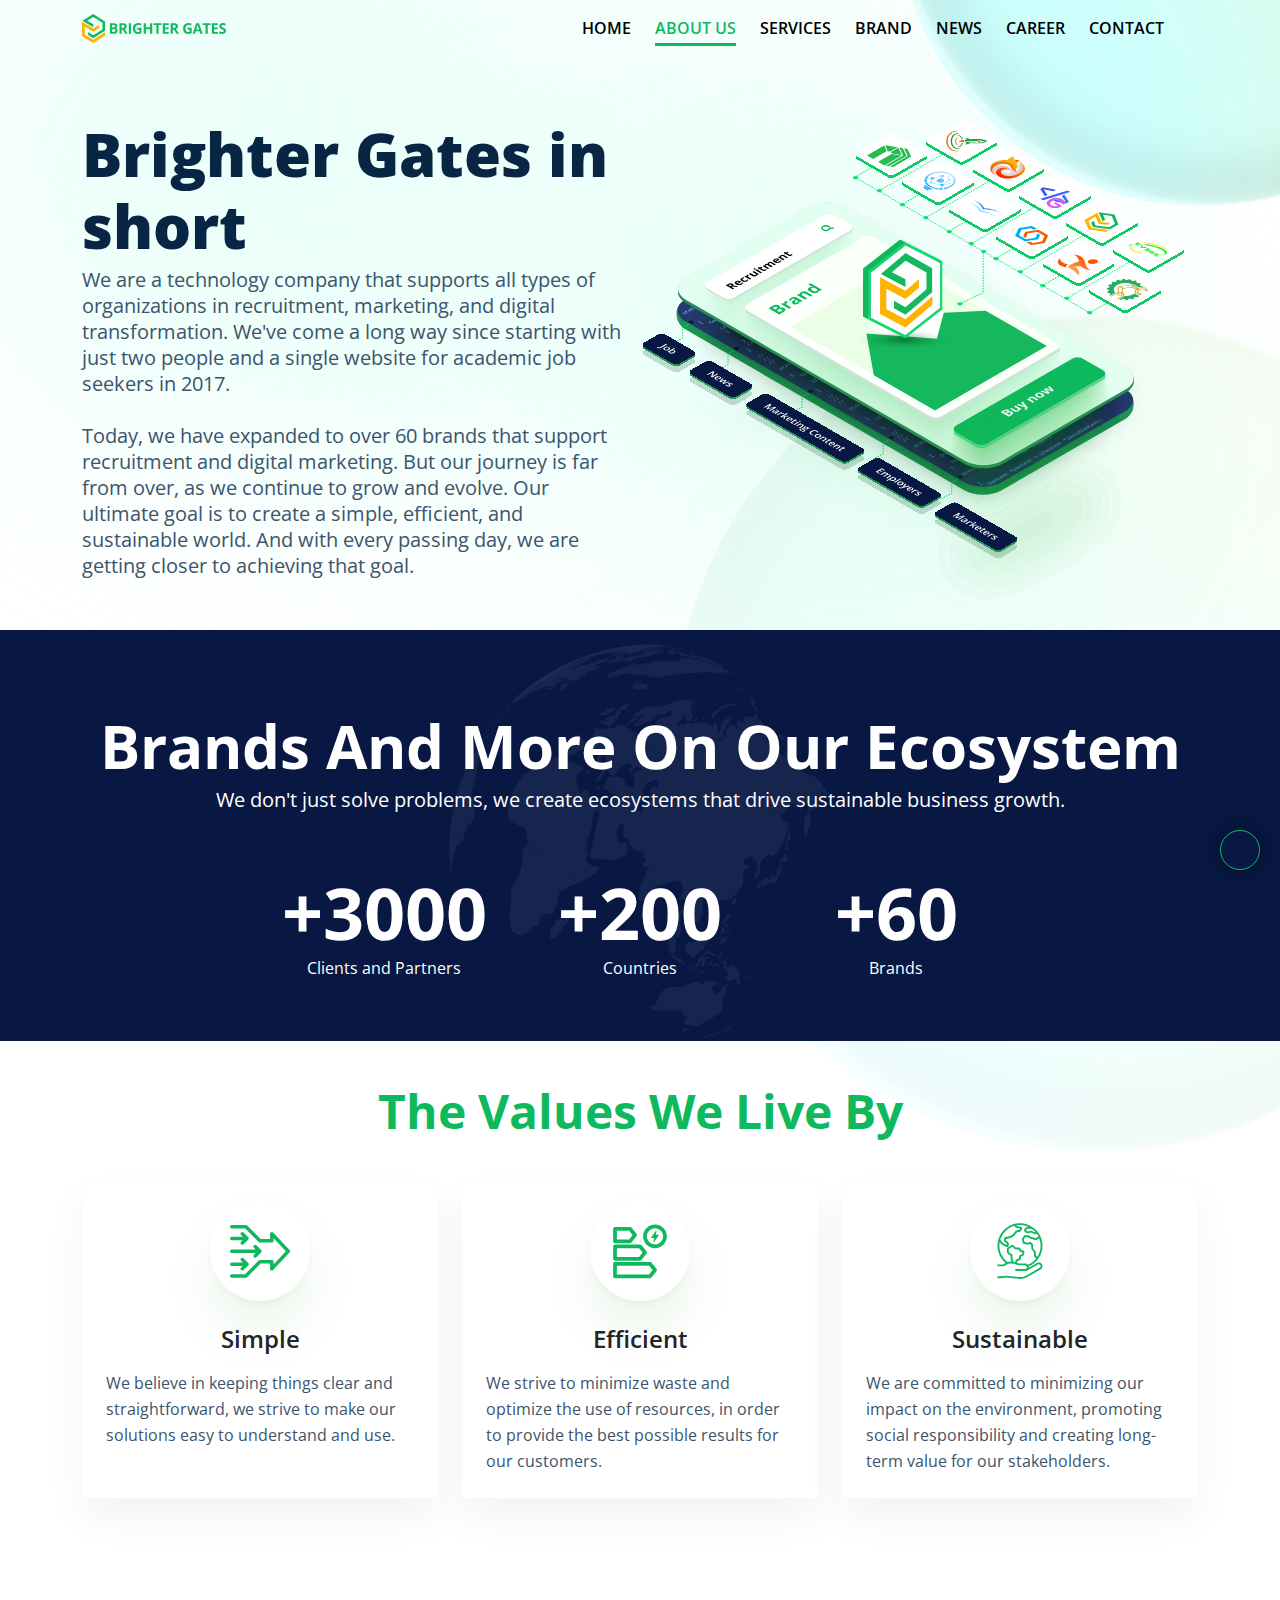
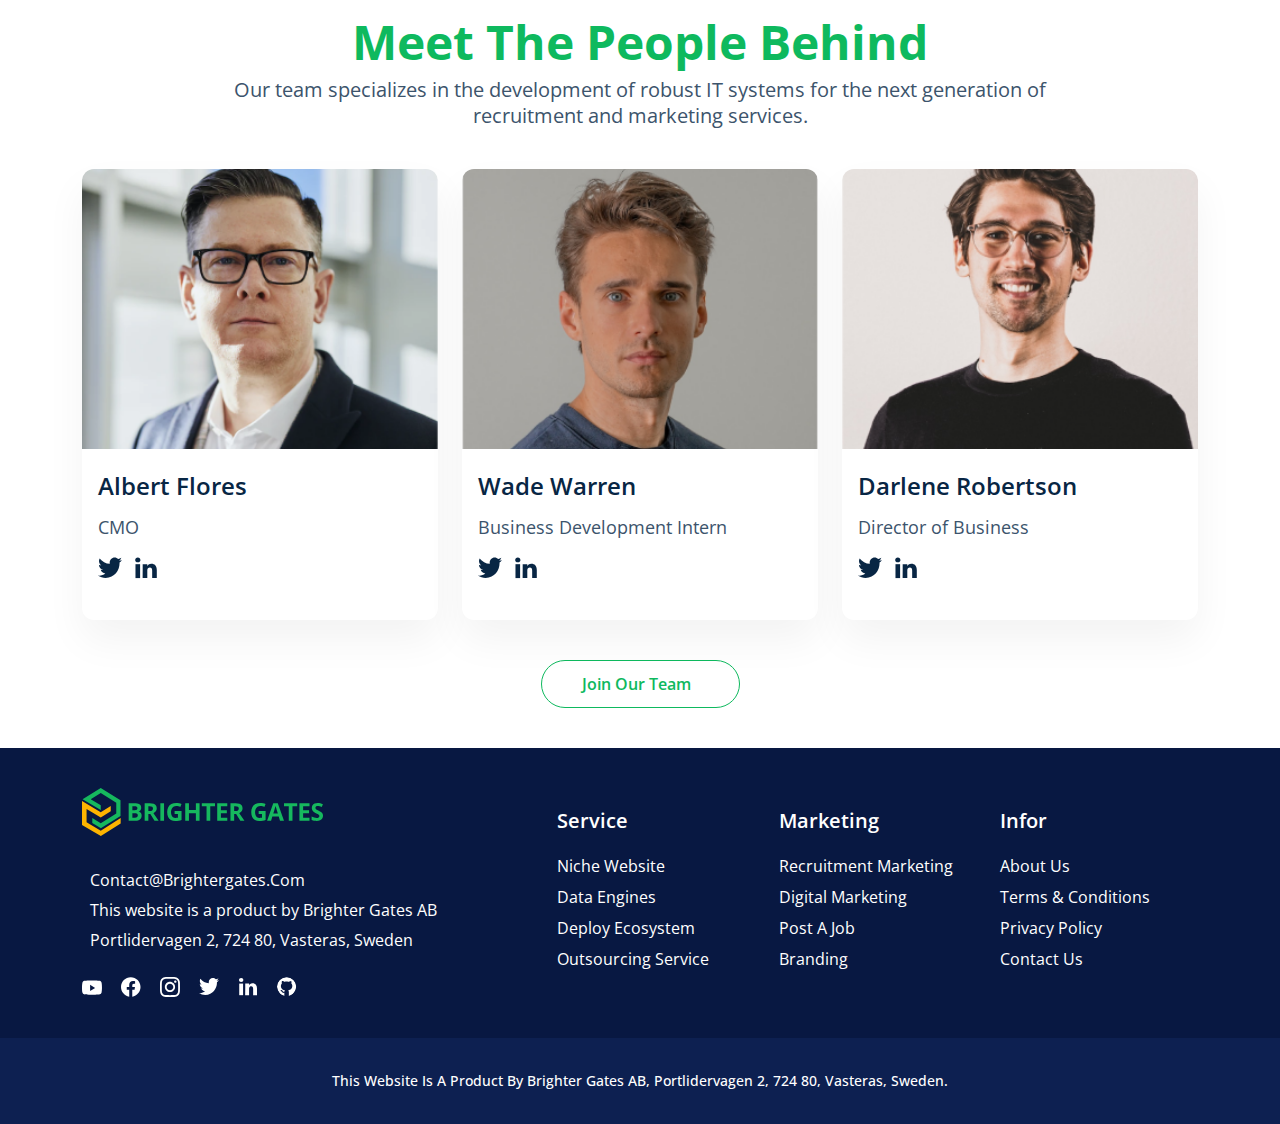
==== commit 87cd5754: "hp8" ====
--- a/about_us.html
+++ b/about_us.html
@@ -29,6 +29,7 @@
 </head>
 
 <body>
+    <!-- Header Start -->
     <header id="header" class="jobguru-header-area stick-top forsticky">
 
         <div class="menu-animation">
@@ -37,7 +38,7 @@
                 <div class="row align-items-center">
                     <div class="col-lg-3 menuRight">
                         <div class="site-logo">
-                            <a href="index.html">
+                            <a href="./index.html">
                                 <img src="./assets/img/logo.svg" alt="jobguru" class="non-stick-logo" />
                                 <img src="./assets/img/logo.svg" alt="jobguru" class="stick-logo" />
                             </a>
@@ -54,16 +55,27 @@
                                 <nav id="navigation" class="text-end">
                                     <ul id="jobguru_navigation">
                                         <li class=" has-children">
-                                            <a class="has-children-link" href="#">Home</a>
+                                            <a class="has-children-link" href="./index.html">Home</a>
                                         </li>
                                         <li class="active has-children">
-                                            <a class="has-children-link" href="#">About Us</a>
-                                        </li>
-                                        <li class="has-children">
-                                            <a class="has-children-link" href="#">Services</a>
-                                        </li>
-                                        <li class="has-children">
-                                            <a class="has-children-link" href="#">Brand</a>
+                                            <a class="has-children-link" href="./about_us.html">About Us</a>
+                                        </li>
+                                        <li class="has-children services-relative">
+                                            <a class="has-children-link " href="#">Services
+                                            </a>
+                                            <ul class="menu-services">
+                                                <li><a class="menu-services-item" href="./services/niche_website.html">Niche Website</a></li>
+                                                <li><a class="menu-services-item" href="./services/data_engines.html">Data Engines</a></li>
+                                                <li><a class="menu-services-item" href="./services/deloy_ecosystem.html">Deloy Ecosystem</a></li>
+                                                <li><a class="menu-services-item" href="./services/recruitment_marketing.html">Recruitment</a></li>
+                                                <li><a class="menu-services-item" href="./services/digital_marketing.html">Digital Marketing</a></li>
+                                                <li><a class="menu-services-item" href="./services/outsourcing_services.html">Outsource</a></li>
+                                              </ul>
+                                            <!-- <div class=""> -->
+                                              <!-- </div> -->
+                                        </li>
+                                        <li class=" has-children">
+                                            <a class="has-children-link" href="./brand.html">Brand</a>
                                         </li>
                                         <li class="has-children">
                                             <a class="has-children-link" href="#">News</a>
@@ -72,7 +84,7 @@
                                             <a class="has-children-link" href="#">Career</a>
                                         </li>
                                         <li class="has-children">
-                                            <a class="has-children-link" href="#">Contact</a>
+                                            <a class="has-children-link" href="./contact.html">Contact</a>
                                         </li>
                                     </ul>
                                 </nav>
@@ -83,7 +95,7 @@
             </div>
         </div>
     </header>
-    <!-- Header Area End -->
+    <!-- Header End -->
 
     <main class="aboutUs">
         <section class="section_T50">
--- a/assets/css/homepage-style.css
+++ b/assets/css/homepage-style.css
@@ -61,7 +61,7 @@
   padding: 18px 40px;
   text-transform: capitalize;
   color: #fff;
-  font-family: "Montserrat", sans-serif;
+  font-family: "Open Sans", sans-serif;
   font-weight: 500;
   background: #2A66DB;
   border-top-right-radius: 4px;
@@ -84,7 +84,7 @@
   padding: 5px 20px;
   text-transform: capitalize;
   color: #fff;
-  font-family: "Montserrat", sans-serif;
+  font-family: "Open Sans", sans-serif;
   font-weight: 500;
   background: transparent;
   border-radius: 4px;
@@ -101,7 +101,7 @@
   padding: 8px 30px;
   text-transform: capitalize;
   color: var(--bs-primary);
-  font-family: "Montserrat", sans-serif;
+  font-family: "Open Sans", sans-serif;
   font-weight: 600;
   border-radius: 4px;
   transition: .3s;
@@ -120,7 +120,7 @@
   padding: 10px 40px;
   text-transform: capitalize;
   color: #fff;
-  font-family: "Montserrat", sans-serif;
+  font-family: "Open Sans", sans-serif;
   font-weight: 600;
   border-radius: 1000px;
   transition: .3s;
@@ -132,7 +132,7 @@
   padding: 10px 40px;
   text-transform: capitalize;
   color: var(--bs-primary);
-  font-family: "Montserrat", sans-serif;
+  font-family: "Open Sans", sans-serif;
   font-weight: 600;
   border-radius: 1000px;
   transition: .3s;
@@ -148,7 +148,7 @@
   padding: 5px 20px;
   text-transform: capitalize;
   color: #fff;
-  font-family: "Montserrat", sans-serif;
+  font-family: "Open Sans", sans-serif;
   font-weight: 500;
   background: var(--bs-primary);
   border-radius: 4px;
@@ -165,7 +165,7 @@
   padding-bottom: 0;
   text-transform: capitalize;
   color: var(--bs-primary) !important;
-  font-family: "Montserrat", sans-serif;
+  font-family: "Open Sans", sans-serif;
   font-weight: 600;
   background: transparent;
 }
@@ -174,7 +174,7 @@
   padding: 4px 20px;
   text-transform: capitalize;
   color: var(--bs-primary) !important;
-  font-family: "Montserrat", sans-serif;
+  font-family: "Open Sans", sans-serif;
   font-weight: 600;
   border-radius: 8px;
   border: 1px solid var(--bs-primary);
@@ -193,7 +193,7 @@
   padding: 10px 30px;
   text-transform: capitalize;
   color: #fff;
-  font-family: "Montserrat", sans-serif;
+  font-family: "Open Sans", sans-serif;
   font-weight: 500;
   background: #c92813 none repeat scroll 0 0;
   border-radius: 4px;
@@ -208,7 +208,7 @@
   padding: 10px 30px;
   text-transform: capitalize;
   color: #fff;
-  font-family: "Montserrat", sans-serif;
+  font-family: "Open Sans", sans-serif;
   font-weight: 500;
   background: var(--bs-primary) none repeat scroll 0 0;
   border-radius: 4px;
@@ -622,9 +622,8 @@
 06 - BTN TOP CSS
 ==================================================*/
 .btntoTop {
-  color: #ffffff;
+  color: var(--bs-primary);
   vertical-align: middle;
-  background-color: var(--bs-primary);
   border: 1px solid var(--bs-primary);
   border-radius: 50%;
   bottom: 30px;
@@ -651,7 +650,8 @@
 }
 
 .btntoTop.active:hover {
-  background: #3454f1d5 none repeat scroll 0 0;
+  background: var(--bs-primary) none repeat scroll 0 0;
+  color: #fff;
   border: 1px solid #fff;
   opacity: 0.8;
   -ms-filter: "progid:DXImageTransform.Microsoft.Alpha(Opacity=80)";
@@ -830,7 +830,7 @@
     padding: 8px 25px;
     text-transform: capitalize;
     color: #fff;
-    font-family: "Montserrat", sans-serif;
+    font-family: "Open Sans", sans-serif;
     font-weight: 500;
     background: transparent;
     border-radius: 4px;
@@ -1254,7 +1254,7 @@
 }
 
 .job-category-name {
-  font-family: "Montserrat", sans-serif;
+  font-family: "Open Sans", sans-serif;
   max-width: 215px !important;
   color: #000;
   line-height: 1.5;
@@ -1264,7 +1264,7 @@
   margin-top: 30px;
 }
 .job-company-name {
-  font-family: "Montserrat", sans-serif;
+  font-family: "Open Sans", sans-serif;
   max-width: 215px !important;
   color: #fff;
   line-height: 1.5;
@@ -1440,6 +1440,53 @@
 13 - VIDEO AREA CSS
 ==================================================*/
 
+.services-relative {
+  position: relative;
+}
+.menu-services {
+  display: none;
+  position: absolute;
+  top: 30px;
+  left: 0;
+  width: 300px;
+  border-radius: 8px;
+  background-color: #ecfff5;
+  box-shadow: 0px 30px 51px rgba(16, 122, 9, 0.08), 0px 4px 6.38599px rgba(16, 122, 9, 0.04);
+}
+.menu-services li {
+  width: 100%;
+  padding: 0;
+  text-align: left;
+}
+.menu-services li a{
+  display: block;
+    width: 100%;
+    padding: .5rem 1rem;
+    clear: both;
+    font-weight: 600;
+    color: #000;
+    text-align: inherit;
+    text-decoration: none;
+    white-space: nowrap;
+    background-color: transparent;
+    border: 0;
+    text-transform: uppercase;
+}
+.menu-services li:first-child a{
+  border-top-left-radius: 8px;
+  border-top-right-radius: 8px;
+}
+.menu-services li:last-child a{
+  border-bottom-left-radius: 8px;
+  border-bottom-right-radius: 8px;
+}
+.menu-services li a:hover{
+  background-color: #0EB95E !important;
+  color: #fff !important;
+}
+.services-relative:hover ul.menu-services{
+  display: block;
+}
 /* .jobguru-video-area {
   background: #e8effd;
   background-size: cover;
@@ -1686,7 +1733,7 @@
 }
 
 .latest-post-footer-right > h4 {
-  font-family: "Montserrat", sans-serif;
+  font-family: "Open Sans", sans-serif;
   font-size: 15px;
   font-weight: 600;
   line-height: 20px;
@@ -1903,6 +1950,35 @@
 #subs_img {
   height: 390px;
 }
+
+.pagination {
+  margin-top: 48px;
+  text-align: center;
+  float: none;
+  display: inline-block;
+}
+.pagination li {
+  display: inline-block;
+  margin-right: 5px;
+  text-align: center;
+}
+.pagination li a {
+  display: flex;
+  align-items: center;
+  justify-content: center;
+  width: 64px;
+  height: 64px;
+  font-size: 16px;
+  line-height: 35px;
+  border-radius: 50%;
+  font-weight: 500;
+}
+.pagination li a {
+  border: 1px solid #D3DAE1;
+  border-radius: 6px;
+  background: transparent;
+  color: #8094A8;
+}
 /*================================================
 Responsive
 ==================================================*/
@@ -2014,9 +2090,10 @@
     position: absolute;
     top: 0;
     right: 0;
-    font-size: 36px;
+    font-size: 40px;
     margin-left: 50px;
     transition: 0.5s;
+    color: red;
   }
   .sidenav ul li {
     display: block;
--- a/assets/css/brighterGates-style.css
+++ b/assets/css/brighterGates-style.css
@@ -99,6 +99,22 @@
 }
 
 /* === service === */
+.service .site-heading h1 {
+    font-family: "Open Sans", sans-serif;
+    font-weight: 800;
+    color: #082644;
+    line-height: 120%;
+    font-size: 72px;
+    margin-bottom: 15px;
+}
+
+.service .site-heading p {
+    color: #3C546C;
+    font-weight: 400;
+font-size: 24px;
+line-height: 32px;
+    text-align: left;
+}
 .background-service{
     background: linear-gradient(180deg, rgba(156, 255, 234, 0.4) 0%, rgba(234, 255, 248, 0) 108.52%);
     border-radius: 12px;
@@ -116,5 +132,111 @@
     font-family: "Open Sans", sans-serif;
     font-weight: 400;
     color: #082644;
-    font-size: 20px;
+    font-size: 18px;
+    line-height: 165%;
+}
+.service .swiper {
+    background: linear-gradient(#ffffff71, #fff);
+}
+.service .swiper-slide {
+    height: 480px;
+    margin-left: 10px;
+}
+.service .swiper-slide .shadow-min2{
+    height: 100%;
+}
+
+/* === Brands === */
+.feature-brand-body .card-body{
+ padding: 32px;
+ padding-bottom: 0;
+}
+.feature-brand-body .job-item__title {
+    display: flex;
+    align-items: center;
+}
+.feature-brand-body .background-icon {
+    width: 120px;
+    height: 120px;
+}
+.feature-brand-body .background-icon  embed{
+    width: 100%;
+    padding: 24px;
+}
+.feature-brand-body .job-item__content .job-title {
+    font-size: 24px;
+    font-weight: 600;
+    line-height: 32px;
+    padding-left: 24px;
+}
+.feature-brand-body .job-item__content {
+    width: calc(100% - 120px);
+}
+.feature-brand-body .job-item__text {
+    font-family: 'Open Sans';
+    font-style: normal;
+    font-weight: 400;
+    font-size: 14px;
+    line-height: 20px; 
+    margin-top: 24px;
+}
+.feature-brand-body .jobguru-btn {
+    padding: 10px 0;
+    font-size: 14px;
+    width: 100%;
+    text-align: center;
+    margin-top: 1rem;
+}
+.feature-brand-footer {
+    padding: 32px;
+    padding-top: 0;
+}
+.brand-link {
+    text-align: center;
+    margin-bottom: 48px;
+}
+.brand-link a {
+    padding: 10px 16px;
+    color: #35B456;
+    background: #FFFFFF;
+border-radius: 1000px;
+margin-right: 12px;
+}
+.brand-link-outline {
+    border: 1px solid #35B456;
+}
+.brand-link a:hover, .brand-search .brand-search__button:hover {
+    background-color: #0EB95E;
+    color: #fff;
+    box-shadow: 0px 0px 30px rgb(0 0 0 / 30%);
+}
+.brand-search {
+    display: flex;
+    align-items: center;
+    justify-content: center;
+    margin-bottom: 32px;
+}
+.brand-search-width {
+    width: 680px;
+    display: flex;
+}
+.brand-search .brand-search__input {
+    width: calc(100% - 160px);
+    border: 1px solid #0EB95E;
+border-radius: 1000px;
+background-color: #fff;
+padding: 13px 27px;
+}
+.brand-search .brand-search__button {
+    width: 150px;
+    margin-left: 10px;
+    padding: 10px 0;
+    text-transform: capitalize;
+    color: #fff;
+    background-color: #35B456;
+    font-family: "Open Sans", sans-serif;
+    font-weight: 600;
+    border-radius: 1000px;
+    transition: .3s;
+    border: 1px solid #35B456;
 }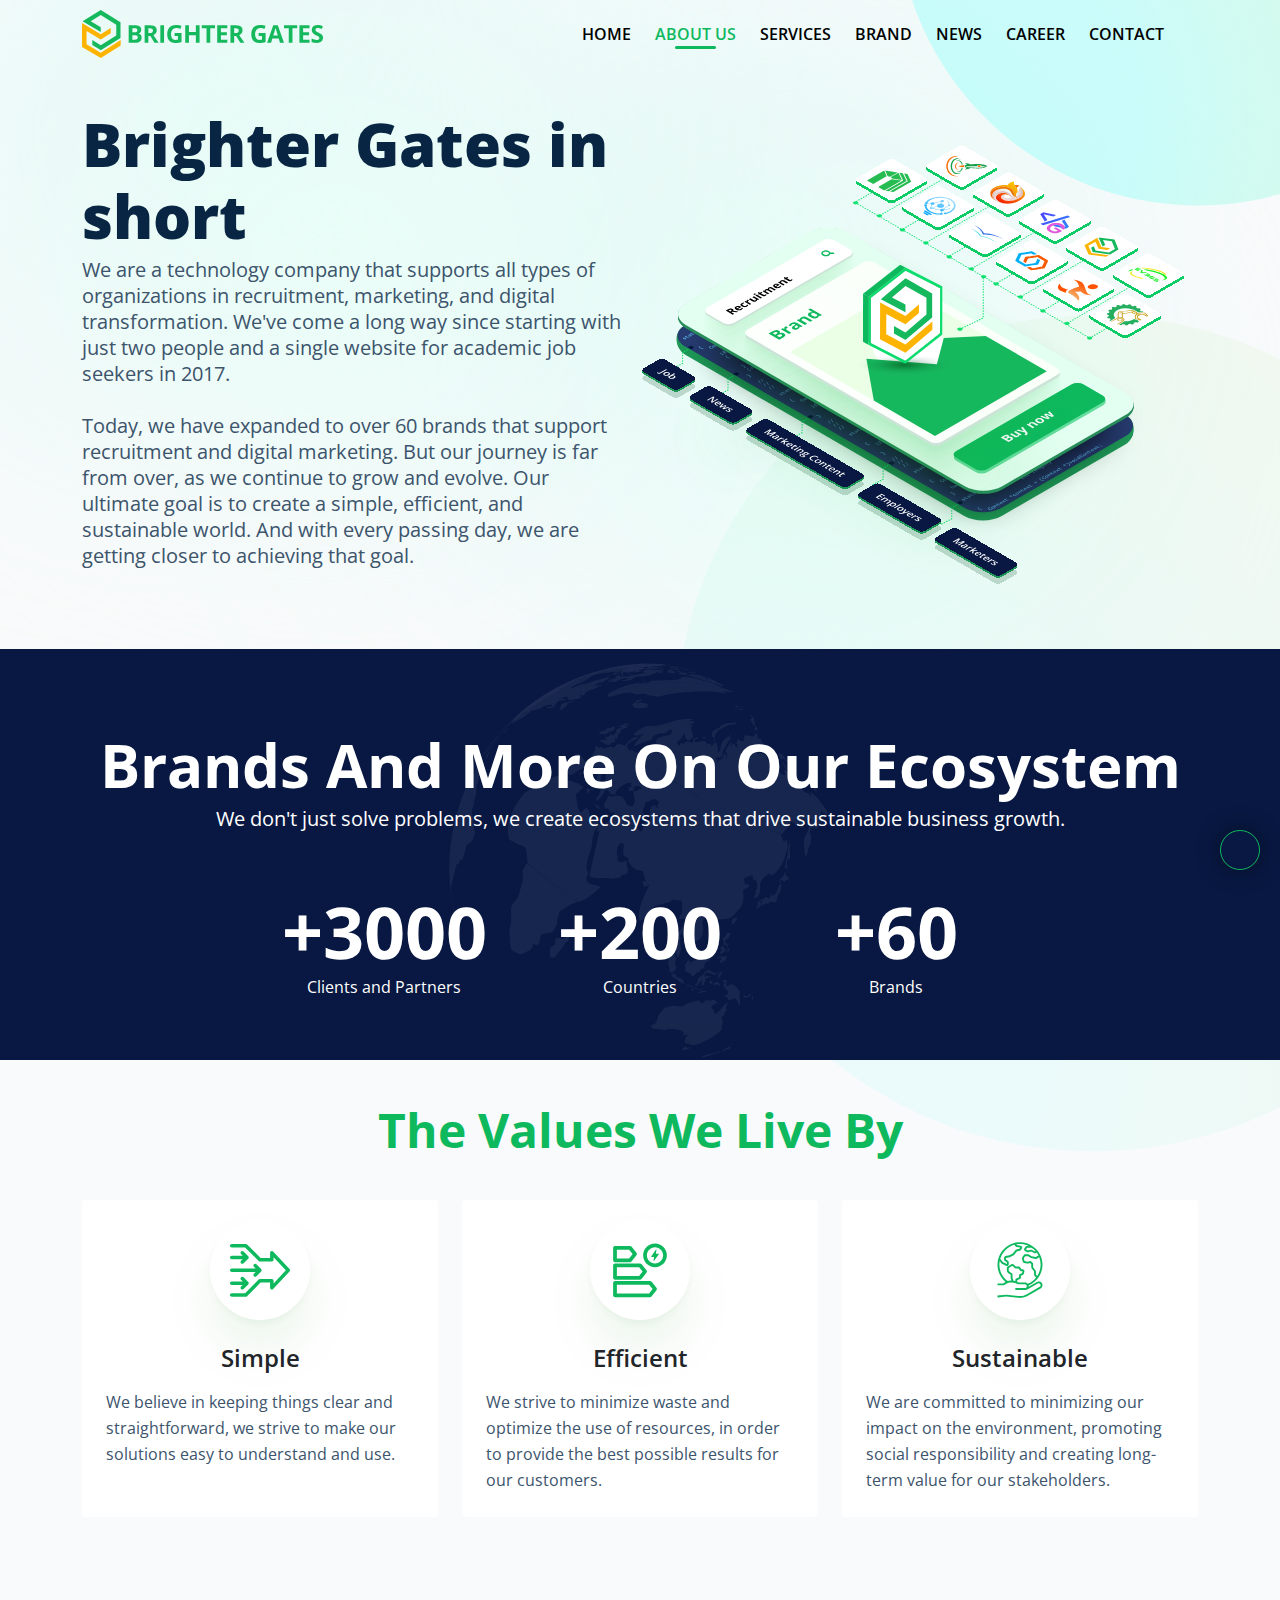
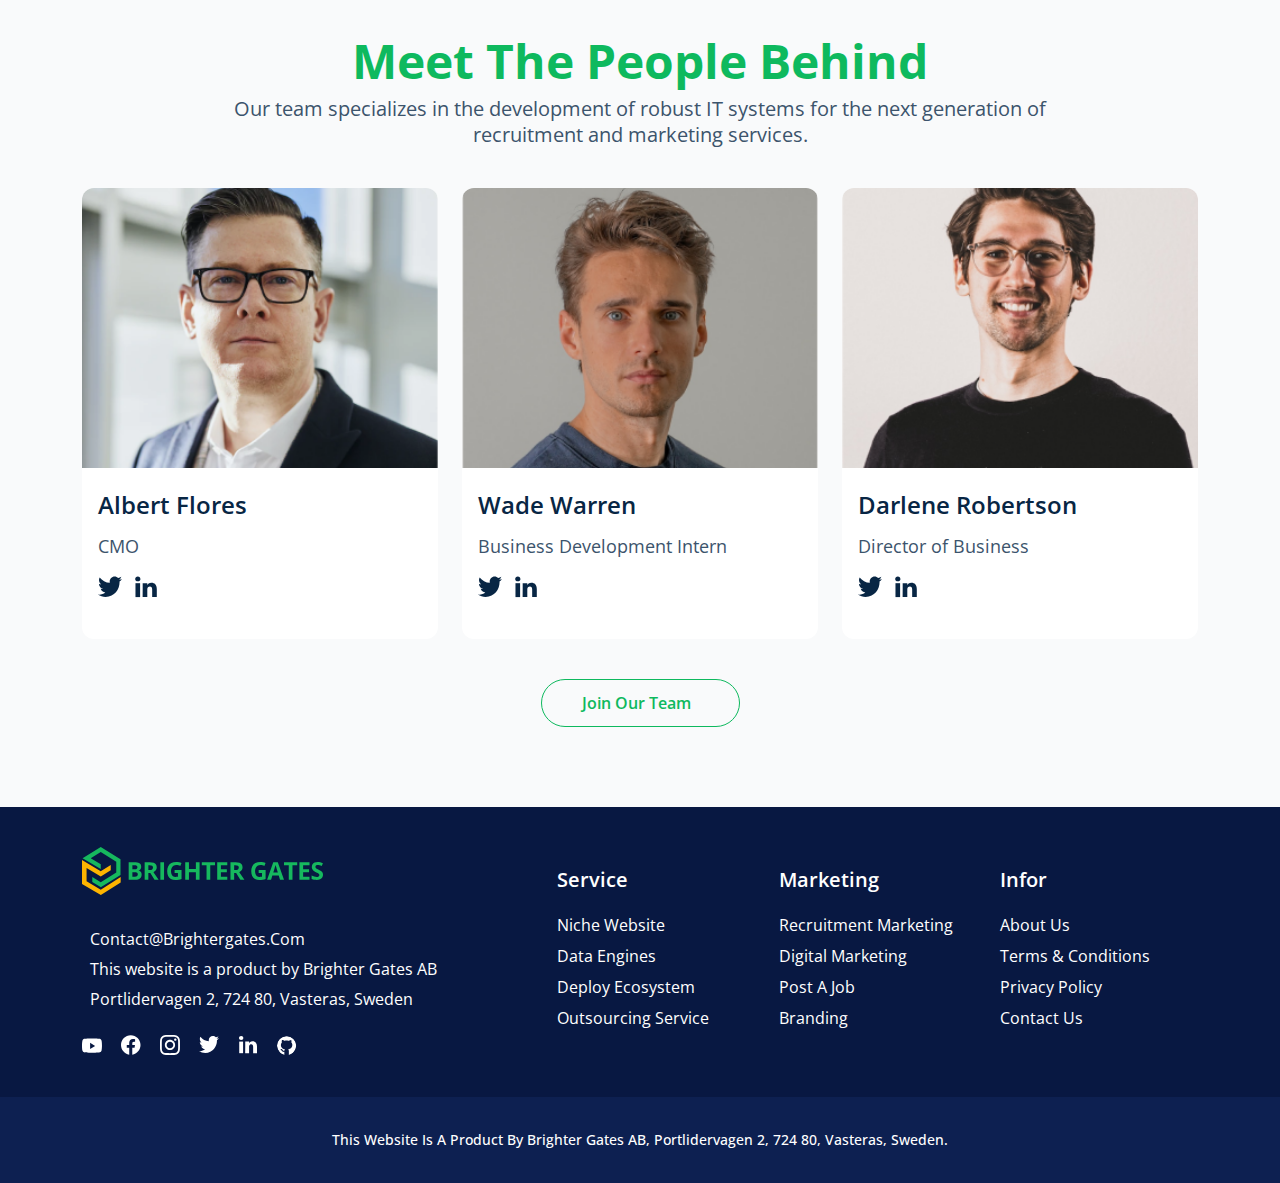
==== commit 13f2fdb5: "homepage8" ====
--- a/about_us.html
+++ b/about_us.html
@@ -98,7 +98,7 @@
     <!-- Header End -->
 
     <main class="aboutUs">
-        <section class="section_T50">
+        <section class="section_50">
             <div class="container">
                 <div class="row align-items-center">
                     <div class="col-lg-6">
@@ -116,7 +116,7 @@
                         </div>
                     </div>
                     <div class="col-lg-6 p-0">
-                        <img src="./assets/img/banner-about-us.svg">
+                        <img src="./assets/img/Group 634.svg">
                     </div>
                 </div>
             </div>
@@ -124,7 +124,7 @@
         <section>
             <div class="ecosystem">
                 <div class="ecosystem-img">
-                    <embed src="./assets/img/Frame.png">
+                    <embed src="./assets/img/Frame.svg">
                 </div>
                 <div class="container">
                     <div class="ecosystem-title">
--- a/assets/css/homepage-style.css
+++ b/assets/css/homepage-style.css
@@ -29,6 +29,7 @@
   overflow-wrap: break-word;
   word-break: normal;
   transition: 0.5s;
+  background-color: #F9FAFB;
 }
 .stop-scrolling {
   height: 100%;
@@ -135,13 +136,12 @@
   font-family: "Open Sans", sans-serif;
   font-weight: 600;
   border-radius: 1000px;
-  transition: .3s;
   border: 1px solid var(--bs-primary);
 }
 .jobguru-btn:hover, .jobguru-btn-left:hover {
   background-color: var(--bs-primary);
   color: #fff;
-  box-shadow: 0px 0px 30px rgb(0 0 0 / 30%);
+  /* box-shadow: 0px 0px 30px rgb(0 0 0 / 30%); */
 }
 .jobguru-post {
   display: inline-block;
@@ -378,8 +378,85 @@
 }
 .brighter-text-bottom {
   align-items: flex-end;
+  padding-bottom: 15px;
+}
+/* ==== */
+.carousel {
+  position: relative;
+  overflow: hidden;
+}
+.carousel::before {
+  background: linear-gradient(to right, rgba(245,250,249,1) 0%, rgba(249,255,251,0) 100%);
+  position: absolute;
+  content: "";
+  width: 15%;
+  height: 100%;
+  z-index: 10;
+}
+.feature-customers {
+  margin-bottom: 40px;
+}
+.feature-customers .swiper::before {
+  background: linear-gradient(to right, rgba(245,250,249,1) 0%, rgba(249,255,251,0) 100%);
+  position: absolute;
+  content: "";
+  width: 10%;
+  height: 100%;
+  z-index: 10;
+}
+.carousel::before, .feature-customers .swiper::before {
+  top: 0;
+  left: 0;
+}
+.carousel__slider {
+  position: relative;
+  display: flex;
+  align-items: center;
+  width: 100vw;
+  height: 105px;
+}
+
+.carousel__list {
+  position: absolute;
+  width: 150%;
+  top: 50%;
+  left: 0;
+  transform: translateY(-50%);
+  display: flex;
+  align-items: center;
+  justify-content: space-around;
+  animation: slide 10s ease-in-out infinite;
+}
+
+.carousel__item {
+  display: flex;
+  align-items: center;
+  justify-content: center;
+  width: 50%;
+  height: 100px;
+  box-sizing: border-box;
+  cursor: pointer;
+  animation: slide 10s ease-in-out infinite;
+}
+/* ==== */
+.swiper-slide {
+  cursor: pointer;
+}
+.swiper-slide .swipper-img-1 {
+  display: none;
 }
 .swiper-slide img {
+  width: 100%;
+  height: 50px;
+  padding: 0 10px;
+}
+.swiper-slide .customers-link:hover .swipper-img-0{
+  display: none;
+}
+.swiper-slide .customers-link:hover .swipper-img-1{
+  display: block;
+}
+/* .swiper-slide img {
   width: 100%;
   height: 50px;
   padding: 0 10px;
@@ -395,11 +472,11 @@
   -moz-filter: grayscale(0%);
   -ms-filter: grayscale(0%);
   -o-filter: grayscale(0%);
-}
-.swiper-pagination {
+} */
+/* .swiper-pagination {
   position: relative;
   margin-top: 2.5rem;
-}
+} */
 .swiper-pagination-bullet-active {
   background-color: var(--bs-primary) !important;
 }
@@ -719,9 +796,9 @@
   z-index: 99999;
 }
 
-.site-logo img {
+/* .site-logo img {
   width: 9rem;
-}
+} */
 
 .jobguru-header-area.stick-top.sticky .non-stick-logo {
   display: none;
@@ -746,12 +823,14 @@
   width: 0;
   background: var(--bs-primary);
   position: absolute;
-  left: 0;
-  bottom: -5px;
-  transition: 0.5s;
+  left: 25%;
+  bottom: -2px;
+  /* transition: 0.5s; */
+  border-radius: 1000px;
+  margin: auto;
 }
 header ul li:hover a.has-children-link::after {
-  width: 100%;
+  width: 50%;
 }
 header ul li:hover a.has-children-link {
   color: var(--bs-primary) !important;
@@ -762,7 +841,6 @@
   font-weight: 600;
   position: relative;
   color: #000;
-  transition: 0.2s;
   text-transform: uppercase;
 }
 .header-right-menu ul li{
@@ -820,7 +898,7 @@
 }
 
 header ul li.active a.has-children-link::after {
-  width: 100%;
+  width: 50%;
 }
 header ul li.active a.has-children-link {
   color: var(--bs-primary) !important;
@@ -1048,9 +1126,14 @@
 ==================================================*/
 .text-border {
   color: #fff;
-  text-shadow: -1px 0 black, 0 1px black, 1px 0 black, 0 -1px black;
-  font-size: 90px;
+  /* text-shadow: -1px 0 black, 0 1px black, 1px 0 black, 0 -1px black; */
+  font-size: 128px;
   font-weight: 700;
+  -webkit-text-fill-color: transparent;
+    -webkit-text-stroke-width: 1px;
+    -webkit-text-stroke-color: #000;
+    color: #000;
+    line-height: 200px;
 }
 .textPrimary {
   color: var(--bs-primary);
@@ -1280,7 +1363,7 @@
 }
 .shadow-min2 {
   width: 100%;
-  box-shadow: 0px 20px 40px rgba(0, 0, 0, 0.05);
+  /* box-shadow: 0px 20px 40px rgba(0, 0, 0, 0.05); */
   /* transition: all 0.4s ease 0s; */
 }
 
@@ -1446,7 +1529,7 @@
 .menu-services {
   display: none;
   position: absolute;
-  top: 30px;
+  top: 35px;
   left: 0;
   width: 300px;
   border-radius: 8px;
@@ -1524,8 +1607,8 @@
   position: absolute;
   bottom: 0;
   width: 100%;
-  border-top-left-radius: 20px;
-  border-top-right-radius: 20px;
+  border-top-left-radius: 12px;
+  border-top-right-radius: 12px;
 }
 .blog-content {
   padding-top: 10px !important;
@@ -1603,7 +1686,10 @@
   width: 100%;
   top: 0;
 }
-
+.card-img, .card-img-top {
+  border-top-left-radius: 12px;
+  border-top-right-radius: 12px;
+}
 .news-text-absolute {
   position: absolute;
   top: 5px;
@@ -1624,9 +1710,14 @@
 .single-blog {
   transition: all 0.2s ease 0s;
   width: 100%;
+  border-radius: 12px;
 }
 .featuredJob .card {
-    border-radius: 4px;
+    border-radius: 12px;
+    border: 0.5px solid #fff;
+}
+.featuredJob .card:hover {
+  border: 0.5px solid var(--bs-primary);
 }
 .single-blog:hover {
   /* -webkit-transform: translateY(-4px);
@@ -1669,6 +1760,7 @@
   color: #8d8e92;
   position: relative;
   z-index: 1;
+  margin-top: 40px;
 }
 .footer-logo img {
   margin-bottom: 15px;
@@ -1985,7 +2077,7 @@
 
 @media screen and (min-width: 1400px) {
   .container {
-    max-width: 1320px;
+    max-width: 1420px;
   }
 }
 
@@ -2006,6 +2098,24 @@
 @media screen and (max-width: 992px) {
   .banner-search h4 {
     font-size: 36px;
+}
+.carousel__slider {
+  height: 150px;
+}
+.text-border {
+  line-height: 125px;
+}
+.textPrimary {
+  text-align: center;
+}
+header ul li a.has-children-link::after {
+  left: 0;
+}
+header ul li.active a.has-children-link::after {
+  width: 100%;
+}
+header ul li:hover a.has-children-link::after {
+  width: 100%;
 }
 .totalJob {
   text-align: center;
@@ -2176,8 +2286,14 @@
 }
 
 @media (max-width: 767px) {
+  .section_50 {
+    padding: 25px 0;
+  }
   .totalJob .text-border {
     font-size: 40px;
+  }
+  .carousel__list {
+    width: 300%;
   }
   .textPrimary {
     color: var(--bs-primary);
--- a/assets/css/brighterGates-style.css
+++ b/assets/css/brighterGates-style.css
@@ -136,16 +136,38 @@
     line-height: 165%;
 }
 .service .swiper {
-    background: linear-gradient(#ffffff71, #fff);
+    padding: 0 20px;
 }
 .service .swiper-slide {
-    height: 480px;
-    margin-left: 10px;
+    height: auto;
 }
 .service .swiper-slide .shadow-min2{
     height: 100%;
 }
-
+.service .feature-job-body .job-item__content {
+    padding-bottom: 0;
+}
+.service .swiper-button-prev, .swiper-rtl .swiper-button-next, .swiper-button-next, .swiper-rtl .swiper-button-prev {
+    width: 35px !important;
+    height: 35px !important;
+    background-color: #26BC51;
+    border-radius: 50%;
+}
+.swiper-button-next, .swiper-button-prev {
+    top: 45% !important;
+}
+.swiper-button-next, .swiper-rtl .swiper-button-prev {
+    right: 0;
+    left: auto;
+}
+.swiper-button-prev, .swiper-rtl .swiper-button-next {
+    left: 0;
+    right: auto;
+}
+.swiper-button-next:after, .swiper-rtl .swiper-button-prev:after, .swiper-button-prev:after, .swiper-rtl .swiper-button-prev:after {
+    color: #fff;
+    font-size: 16px !important;
+}
 /* === Brands === */
 .feature-brand-body .card-body{
  padding: 32px;
